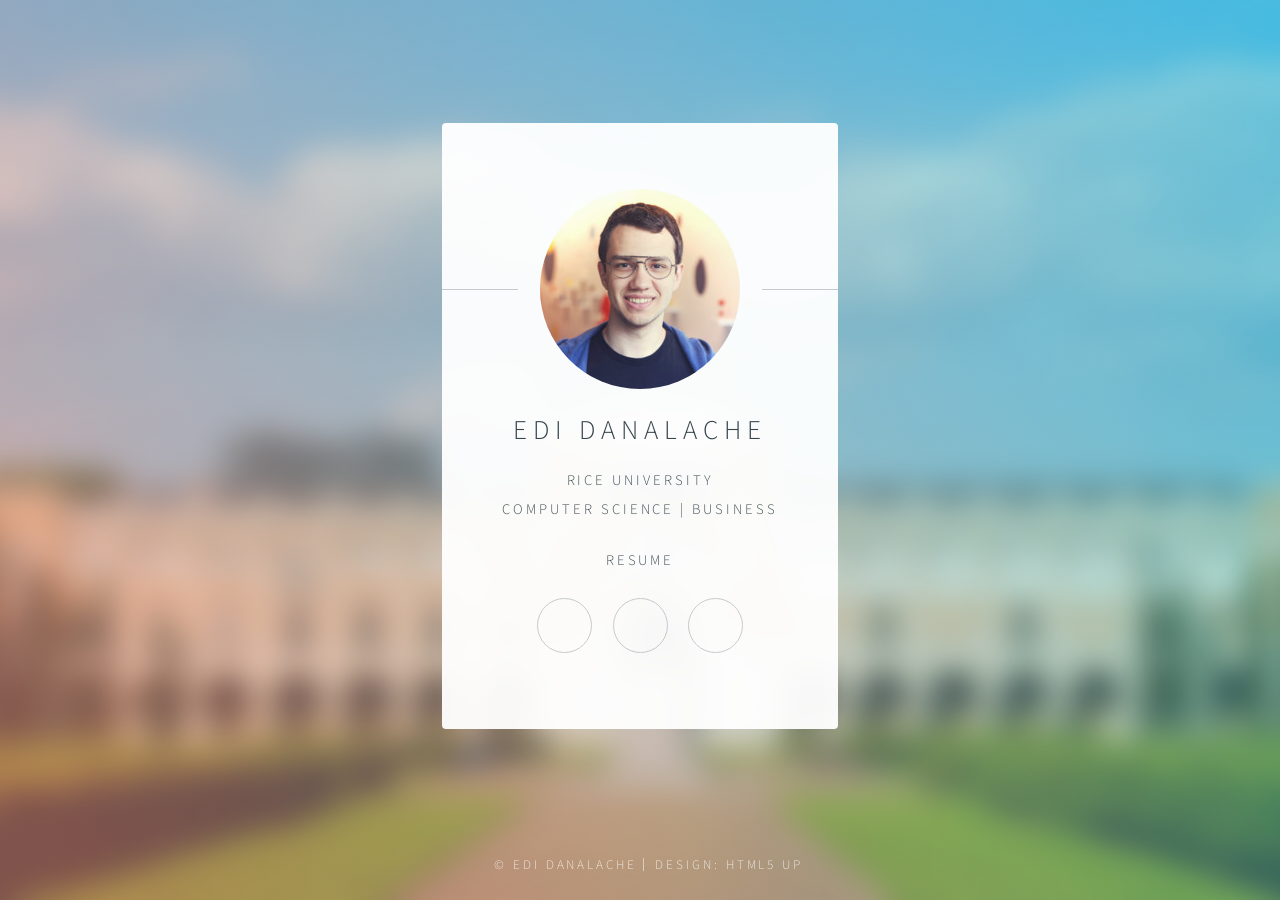
==== index.html @ 61675780 "fix: update resume link to correct filename Co-authored-by: Genie <genie@cosine.sh>" ====
﻿<!DOCTYPE HTML>
<!--
	Identity by HTML5 UP
	html5up.net | @ajlkn
	Free for personal and commercial use under the CCA 3.0 license (html5up.net/license)
-->
<html>
	<head>
		<title>Edi Danalache</title>
		<meta charset="utf-8" />
		<meta name="viewport" content="width=device-width, initial-scale=1" />
		<!--[if lte IE 8]><script src="assets/js/html5shiv.js"></script><![endif]-->
		<link rel="stylesheet" href="assets/css/main.css" />
		<!--[if lte IE 9]><link rel="stylesheet" href="assets/css/ie9.css" /><![endif]-->
		<!--[if lte IE 8]><link rel="stylesheet" href="assets/css/ie8.css" /><![endif]-->
		<noscript><link rel="stylesheet" href="assets/css/noscript.css" /></noscript>
	</head>
	<body class="is-loading">

		<!-- Wrapper -->
			<div id="wrapper">

				<!-- Main -->
					<section id="main">
						<header>
							<span class="avatar"><img src="images/avatar.jpg" alt="" /></span>
							<h1>Edi Danalache</h1>
                            <a href="http://www.rice.edu/" target="_blank">Rice University</a>
							<p>Computer Science | Business</p>
                            <p><a href="https://github.com/edmonto/resume/blob/master/Eduard_Danalache_Resume.pdf?raw=true" target="_blank">Resume</a></p>
						</header>
						<footer>
							<ul class="icons">
								<li><a href="mailto:eduard.g.dan@gmail.com" class="fa-envelope" target="_blank">Email</a></li>
								<li><a href="https://github.com/edmonto" class="fa-github" target="_blank">Github</a></li>
								<li><a href="https://www.linkedin.com/in/edanalache/" class="fa-linkedin" target="_blank">LinkedIn</a></li>
							</ul>
						</footer>
					</section>

				<!-- Footer -->
					<footer id="footer">
						<ul class="copyright">
							<li>&copy; Edi Danalache</li><li>Design: <a href="http://html5up.net">HTML5 UP</a></li>
						</ul>
					</footer>

			</div>

		<!-- Scripts -->
			<!--[if lte IE 8]><script src="assets/js/respond.min.js"></script><![endif]-->
			<script>
				if ('addEventListener' in window) {
					window.addEventListener('load', function() { document.body.className = document.body.className.replace(/\bis-loading\b/, ''); });
					document.body.className += (navigator.userAgent.match(/(MSIE|rv:11\.0)/) ? ' is-ie' : '');
				}
			</script>

	</body>
</html>
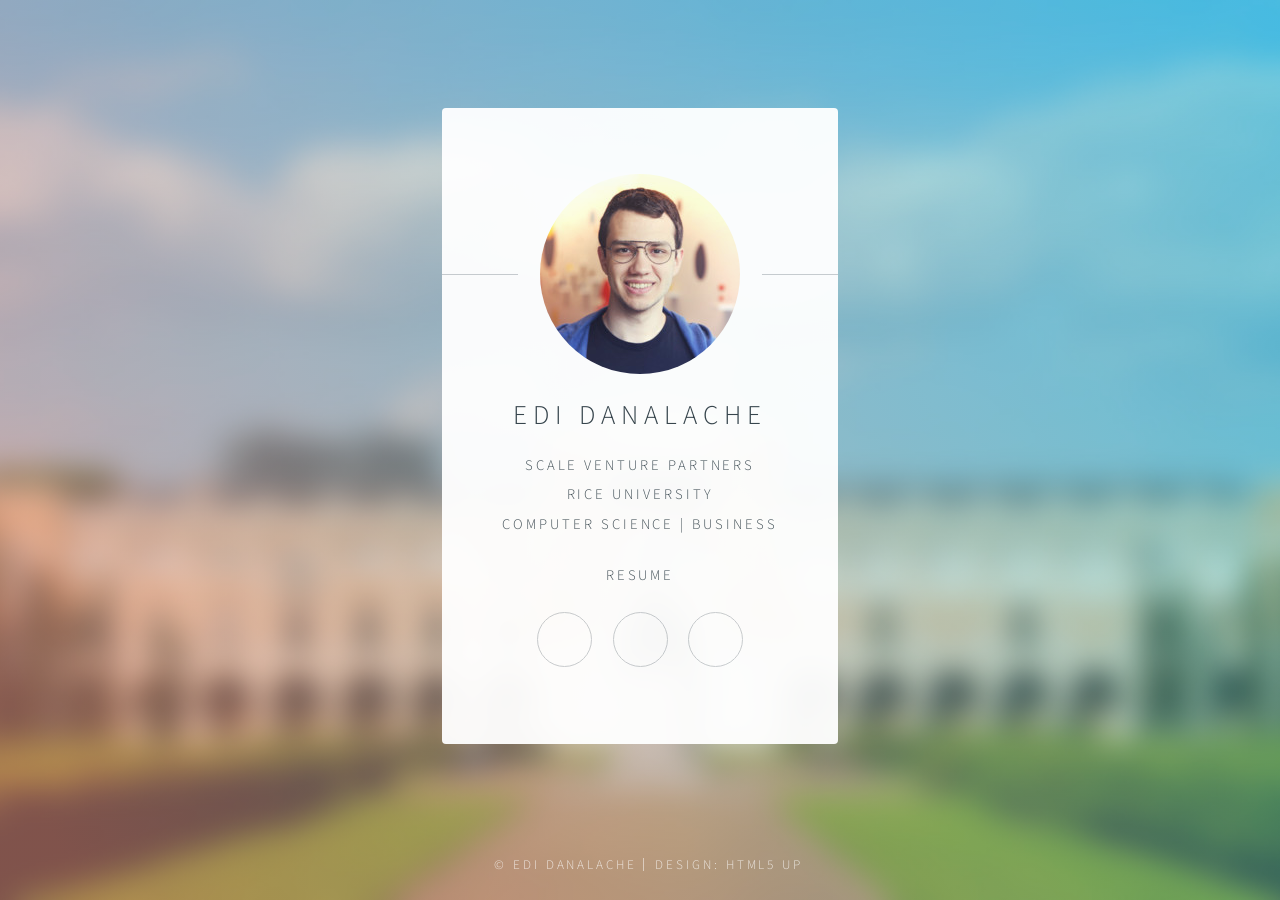
==== commit 85d31468: "feat: add link to Scale Venture Partners in index.html Co-authored-by: Genie <genie@cosine.sh>" ====
--- a/index.html
+++ b/index.html
@@ -25,6 +25,7 @@
 						<header>
 							<span class="avatar"><img src="images/avatar.jpg" alt="" /></span>
 							<h1>Edi Danalache</h1>
+                            <a href="https://www.scalevp.com/team/eduard-danalache/" target="_blank">Scale Venture Partners</a><br>
                             <a href="http://www.rice.edu/" target="_blank">Rice University</a>
 							<p>Computer Science | Business</p>
                             <p><a href="https://github.com/edmonto/resume/blob/master/Eduard_Danalache_Resume.pdf?raw=true" target="_blank">Resume</a></p>
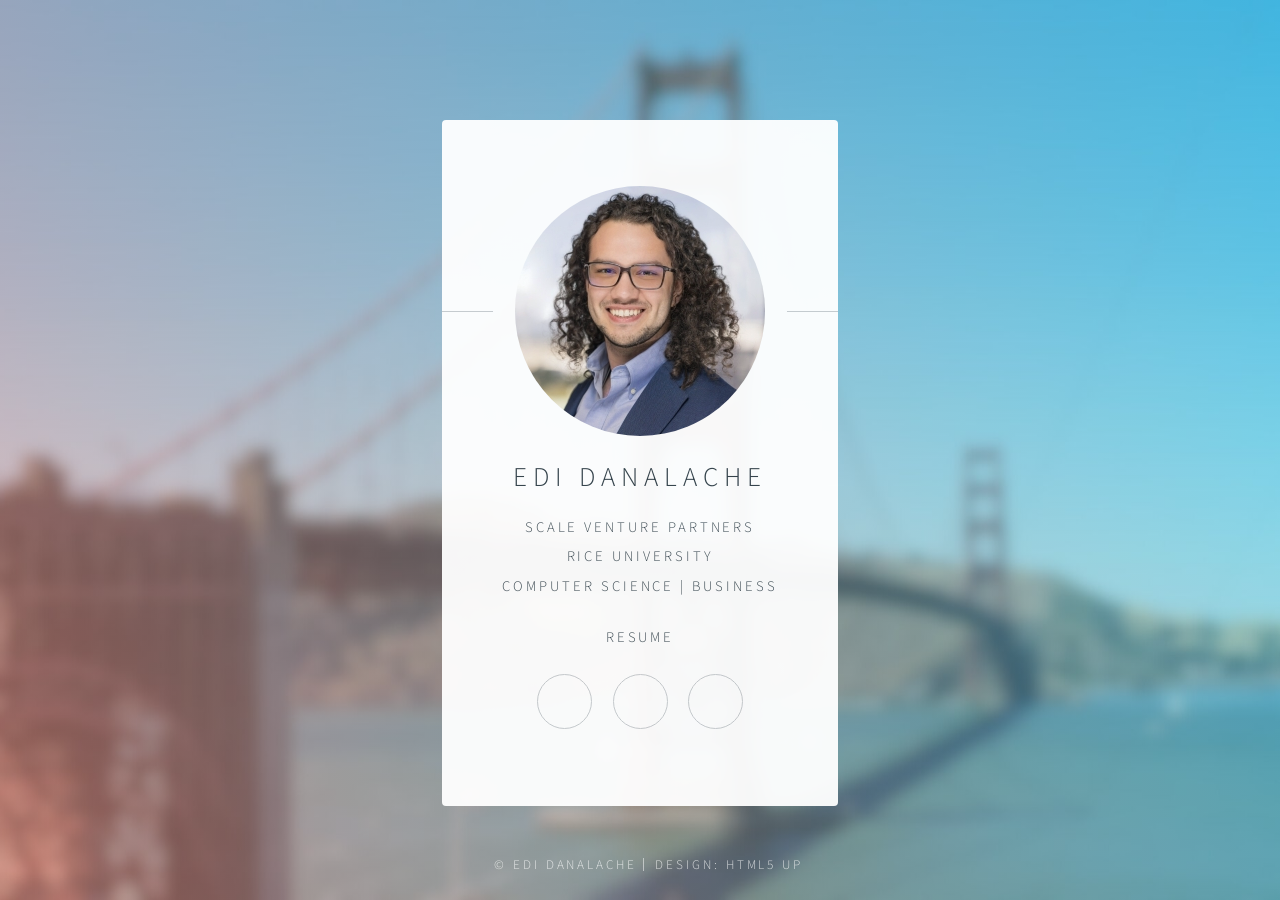
==== commit 47dca7e2: "feat: add bee image and script to index.html Co-authored-by: Genie <genie@cosine.sh>" ====
--- a/index.html
+++ b/index.html
@@ -19,6 +19,11 @@
 
 		<!-- Wrapper -->
 			<div id="wrapper">
+
+				<!-- Bee -->
+					<div id="bee">
+						<img src="images/bee.png" alt="Bee" />
+					</div>
 
 				<!-- Main -->
 					<section id="main">
@@ -57,5 +62,7 @@
 				}
 			</script>
 
+			<script src="assets/js/bee.js"></script>
+
 	</body>
 </html>
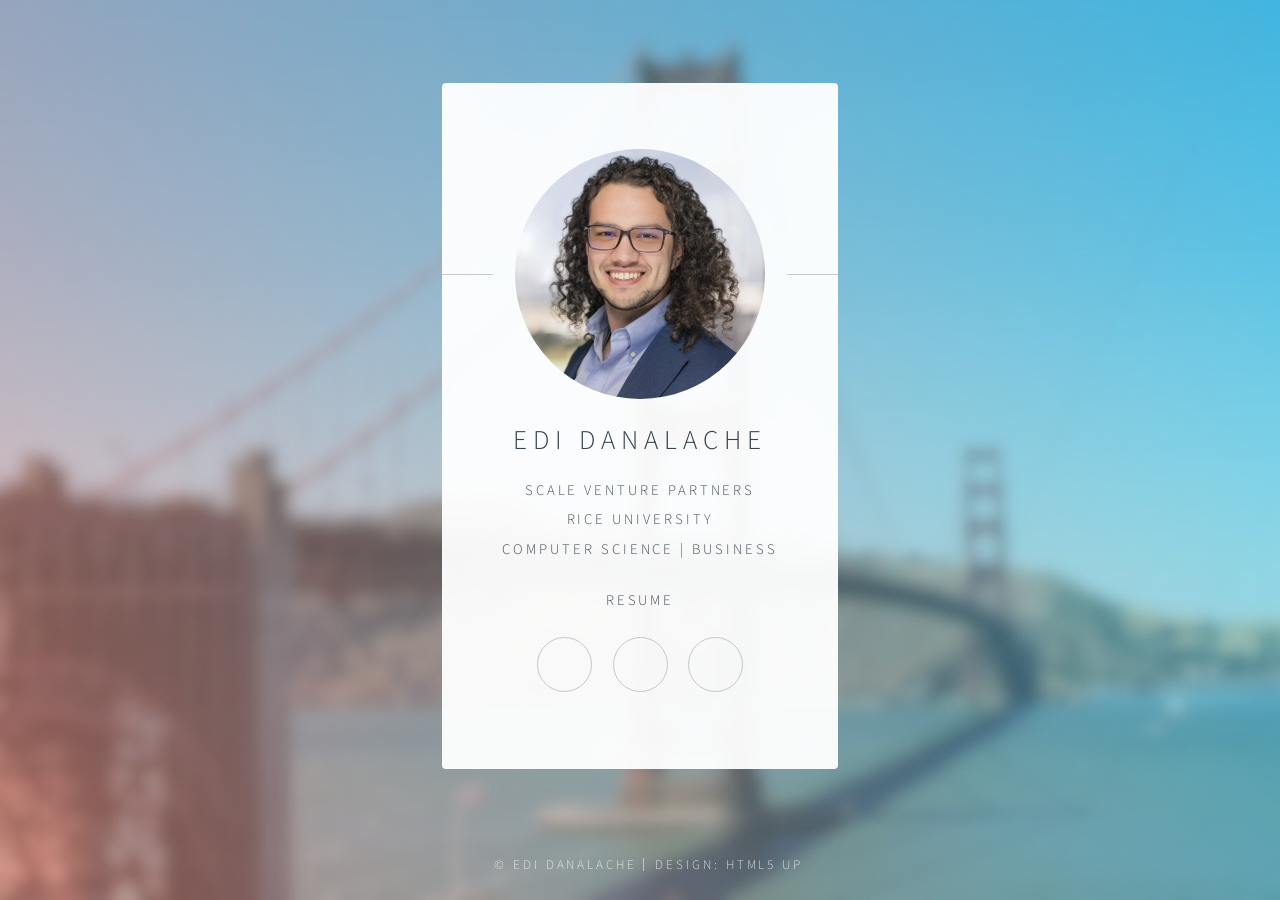
==== commit 90c66d11: "feat: add favicon to index.html Co-authored-by: Genie <genie@cosine.sh>" ====
--- a/index.html
+++ b/index.html
@@ -14,16 +14,12 @@
 		<!--[if lte IE 9]><link rel="stylesheet" href="assets/css/ie9.css" /><![endif]-->
 		<!--[if lte IE 8]><link rel="stylesheet" href="assets/css/ie8.css" /><![endif]-->
 		<noscript><link rel="stylesheet" href="assets/css/noscript.css" /></noscript>
+        <link rel="icon" type="image/png" href="images/bee.png" />
 	</head>
 	<body class="is-loading">
 
 		<!-- Wrapper -->
 			<div id="wrapper">
-
-				<!-- Bee -->
-					<div id="bee">
-						<img src="images/bee.png" alt="Bee" />
-					</div>
 
 				<!-- Main -->
 					<section id="main">
@@ -62,7 +58,5 @@
 				}
 			</script>
 
-			<script src="assets/js/bee.js"></script>
-
 	</body>
 </html>
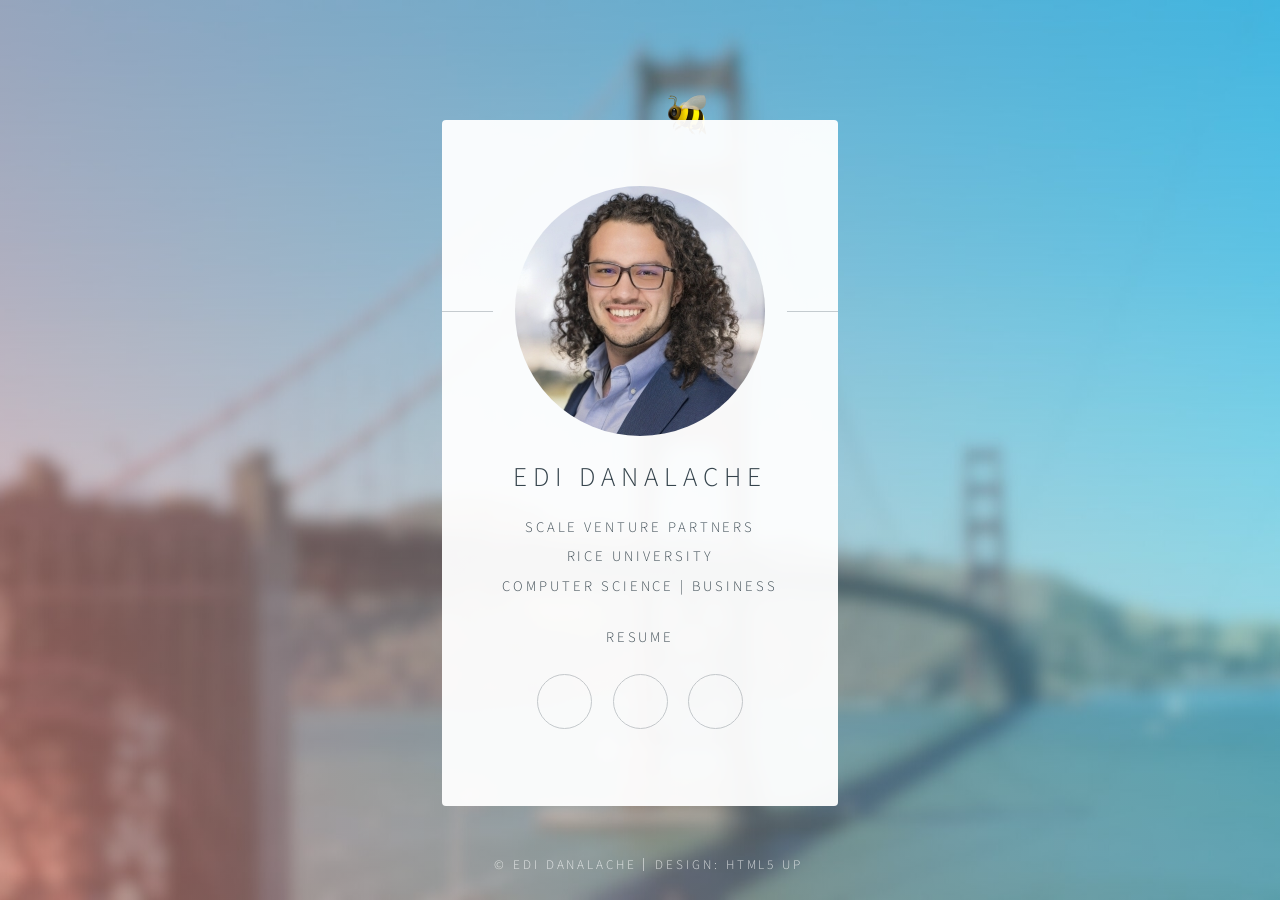
==== commit 26bb8144: "Merge pull request #4 from edi-gg/cosine/float-bee-image-x3x547 Implement Random Floating Animation " ====
--- a/index.html
+++ b/index.html
@@ -14,12 +14,16 @@
 		<!--[if lte IE 9]><link rel="stylesheet" href="assets/css/ie9.css" /><![endif]-->
 		<!--[if lte IE 8]><link rel="stylesheet" href="assets/css/ie8.css" /><![endif]-->
 		<noscript><link rel="stylesheet" href="assets/css/noscript.css" /></noscript>
-        <link rel="icon" type="image/png" href="images/bee.png" />
 	</head>
 	<body class="is-loading">
 
 		<!-- Wrapper -->
 			<div id="wrapper">
+
+				<!-- Bee -->
+					<div id="bee">
+						<img src="images/bee.png" alt="Bee" />
+					</div>
 
 				<!-- Main -->
 					<section id="main">
@@ -58,5 +62,7 @@
 				}
 			</script>
 
+			<script src="assets/js/bee.js"></script>
+
 	</body>
 </html>
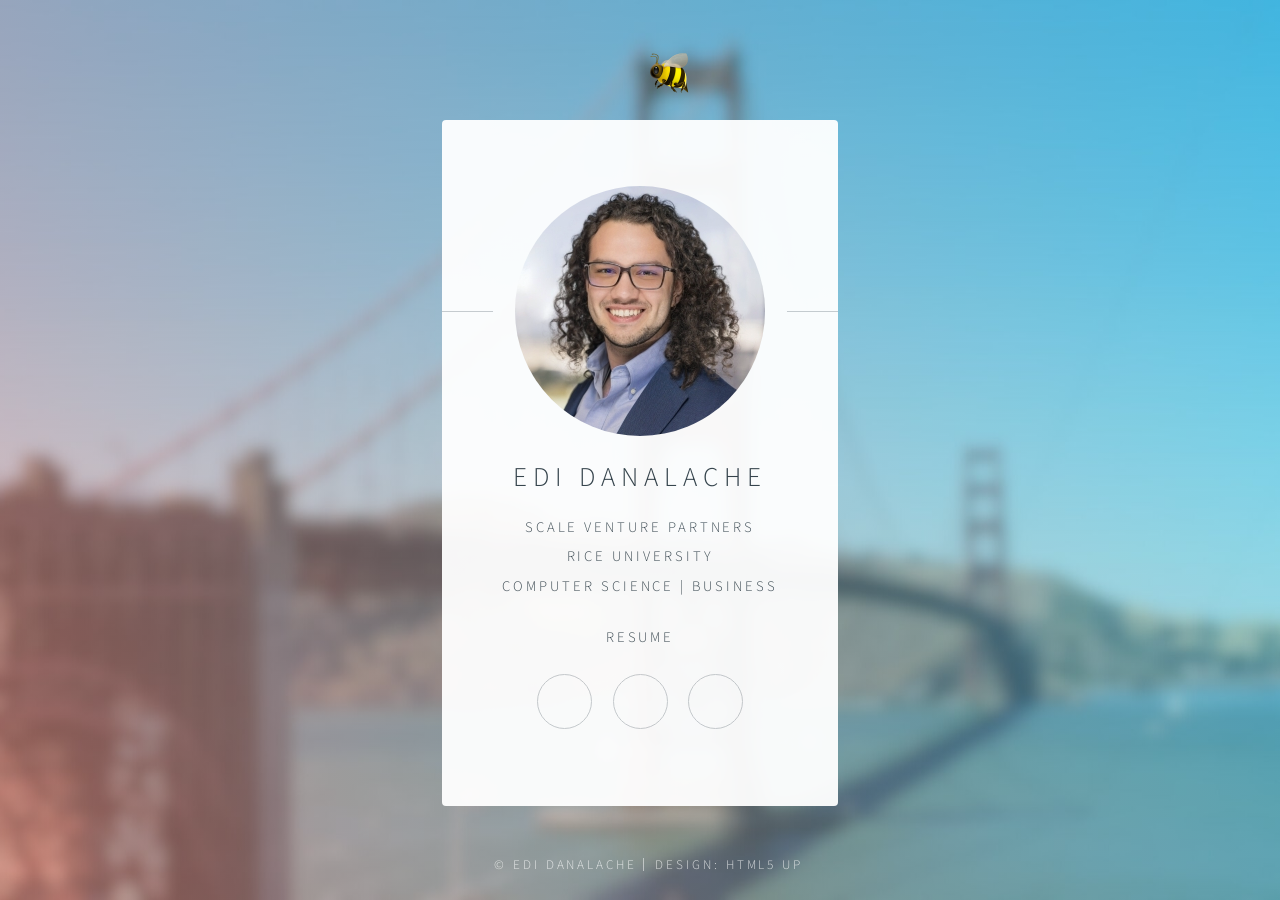
==== commit 600315de: "Merge pull request #5 from edi-gg/cosine/update-favicon-bee-8fr3ig Update Favicon to Bee PNG in Chro" ====
--- a/index.html
+++ b/index.html
@@ -14,6 +14,7 @@
 		<!--[if lte IE 9]><link rel="stylesheet" href="assets/css/ie9.css" /><![endif]-->
 		<!--[if lte IE 8]><link rel="stylesheet" href="assets/css/ie8.css" /><![endif]-->
 		<noscript><link rel="stylesheet" href="assets/css/noscript.css" /></noscript>
+        <link rel="icon" type="image/png" href="images/bee.png" />
 	</head>
 	<body class="is-loading">
 
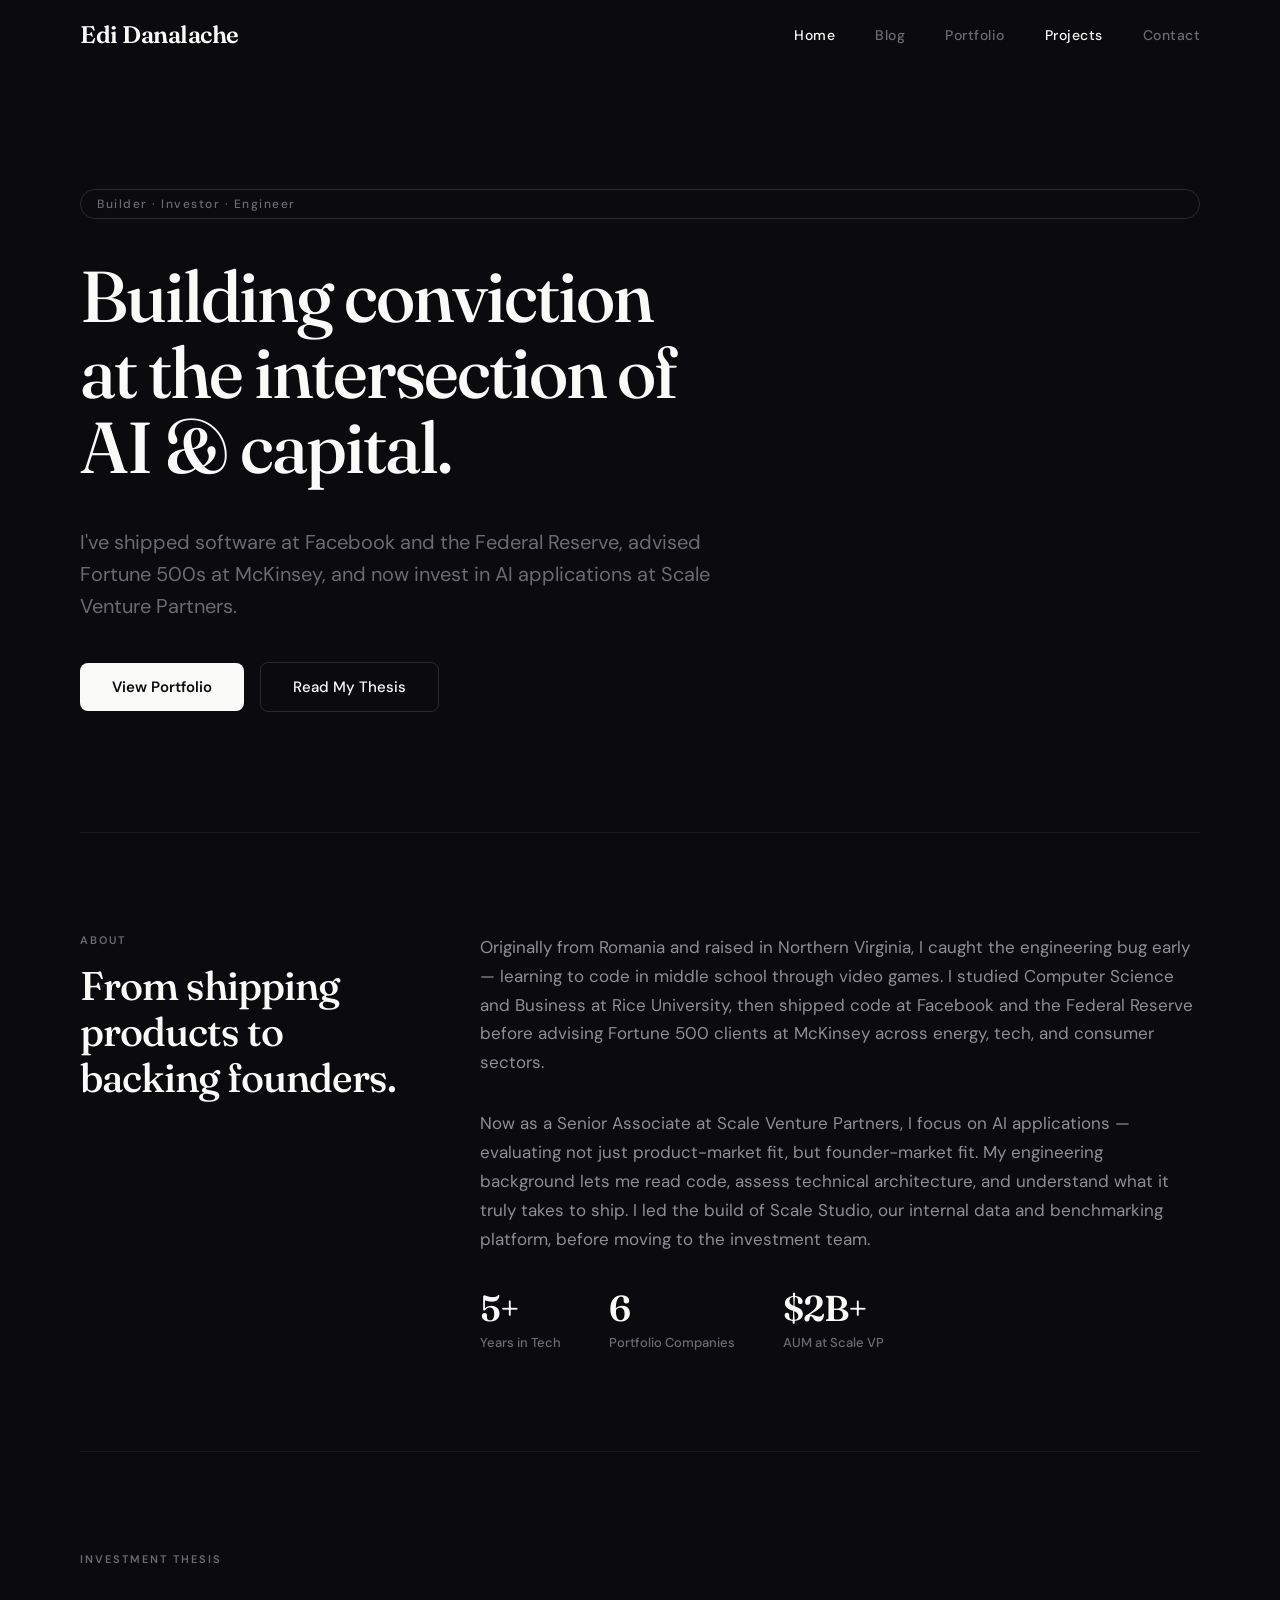
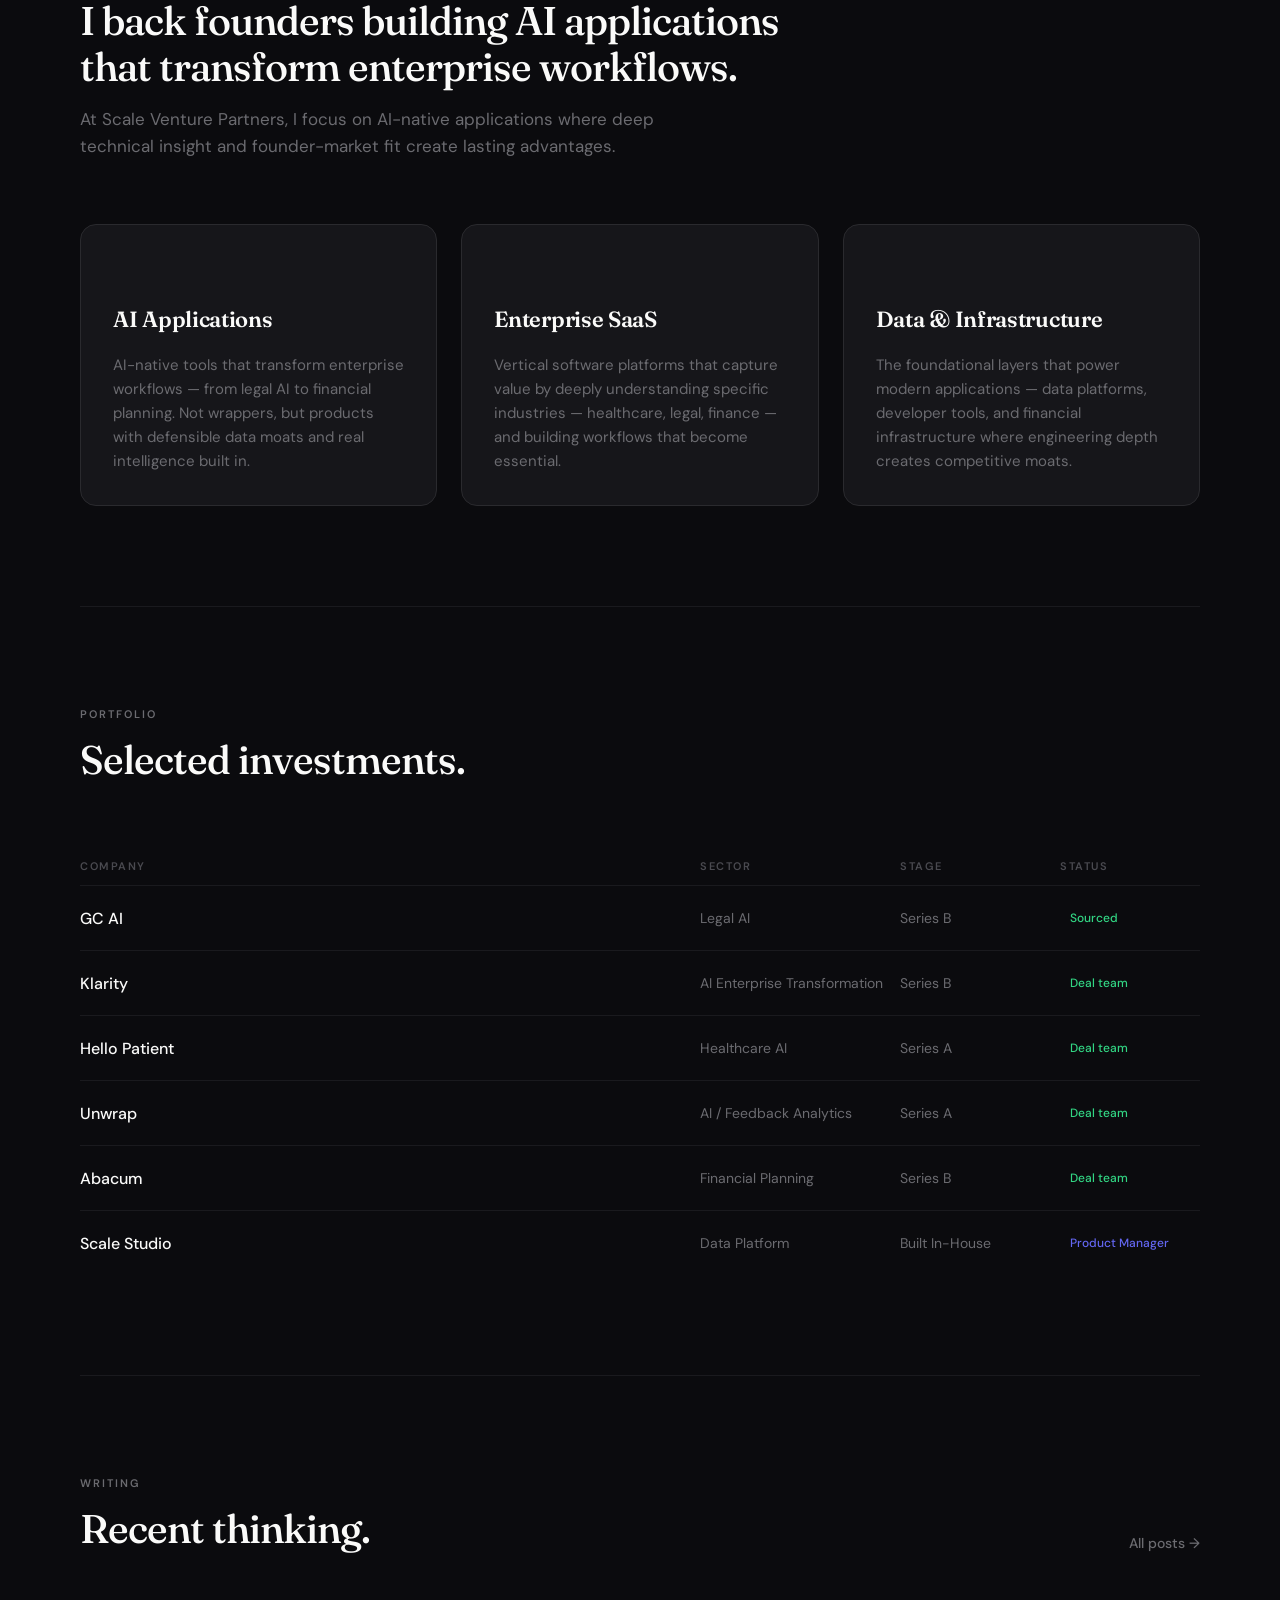
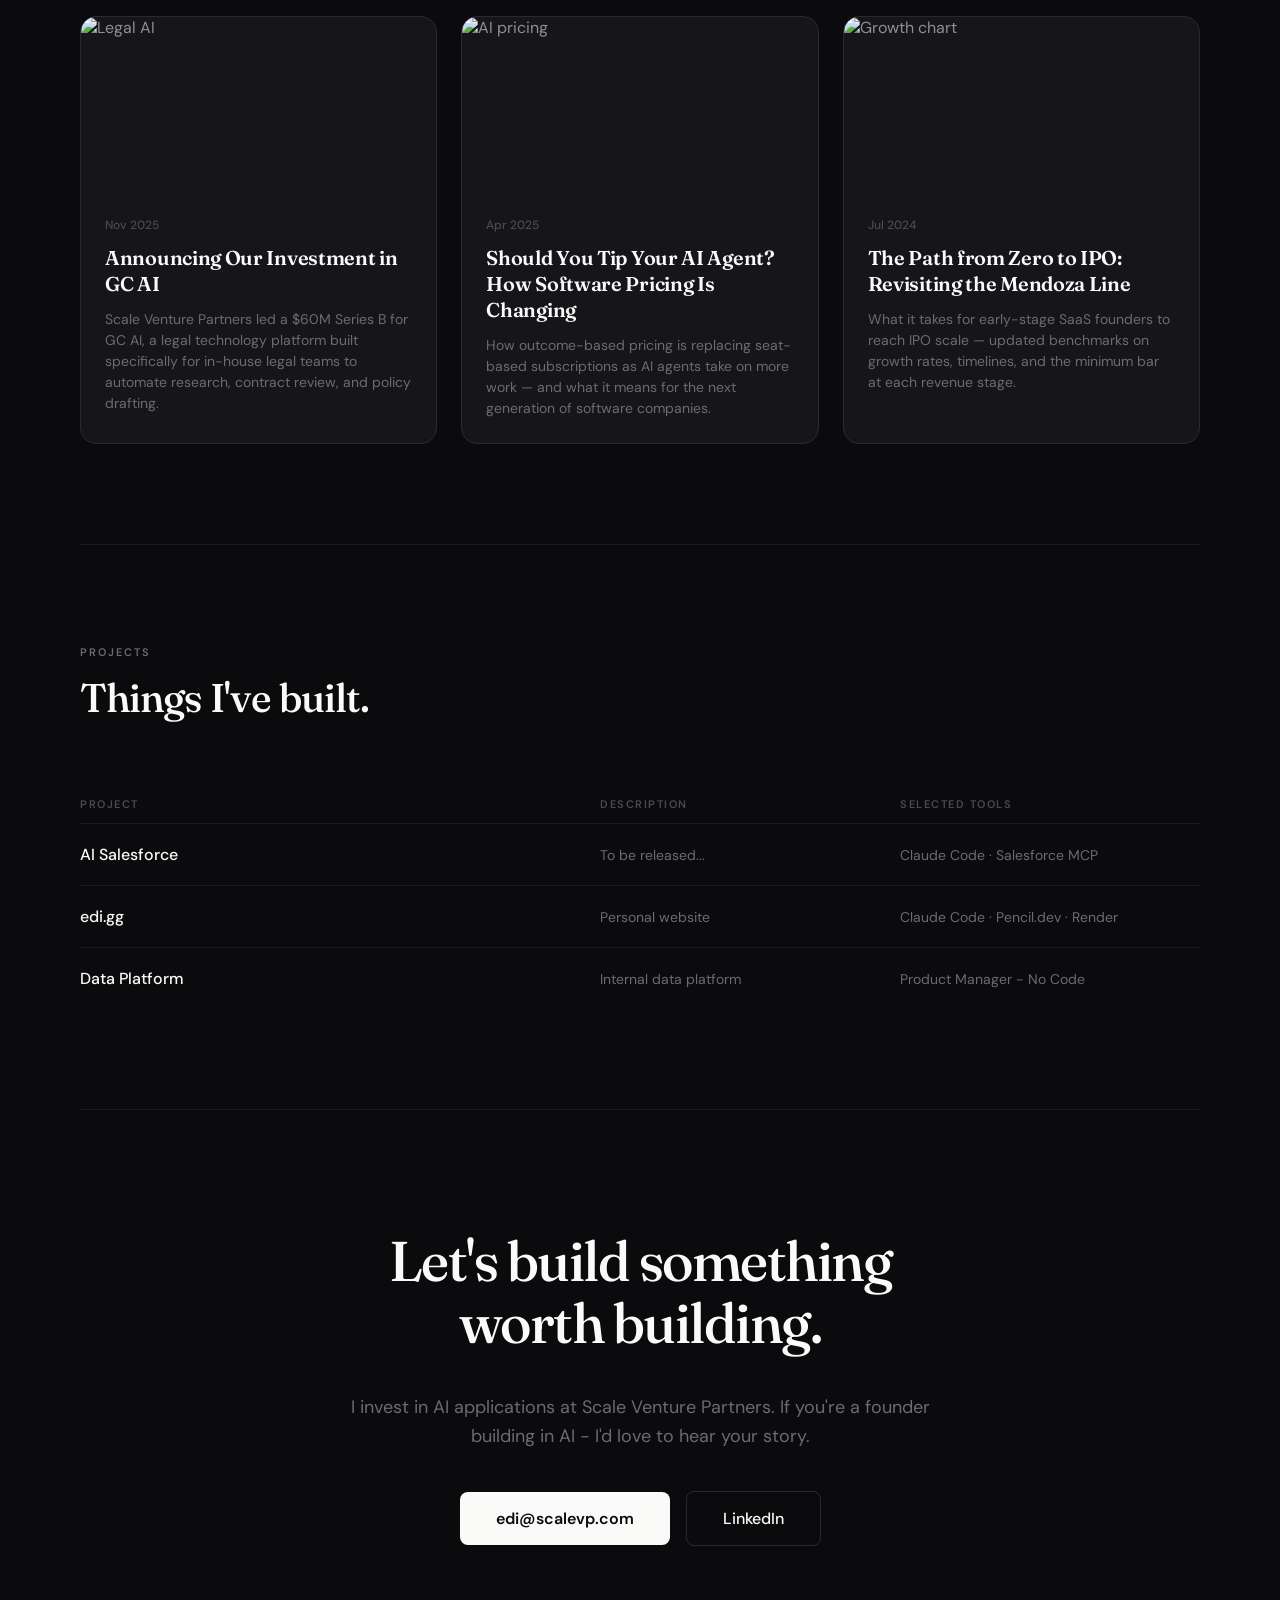
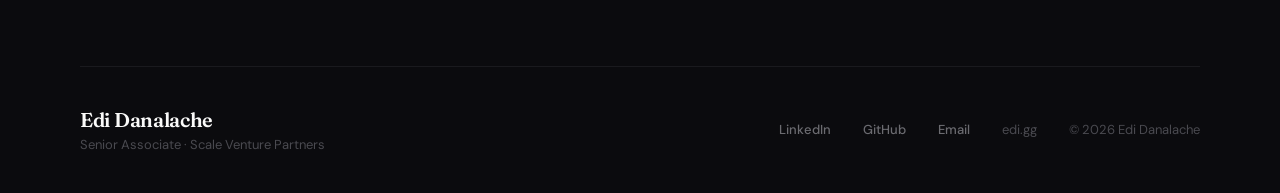
==== commit b76b0856: "feat: complete site redesign matching updated .pen design - New dark-themed personal site with homep" ====
--- a/index.html
+++ b/index.html
@@ -1,69 +1,259 @@
-﻿<!DOCTYPE HTML>
-<!--
-	Identity by HTML5 UP
-	html5up.net | @ajlkn
-	Free for personal and commercial use under the CCA 3.0 license (html5up.net/license)
--->
-<html>
-	<head>
-		<title>Edi Danalache</title>
-		<meta charset="utf-8" />
-		<meta name="viewport" content="width=device-width, initial-scale=1" />
-		<!--[if lte IE 8]><script src="assets/js/html5shiv.js"></script><![endif]-->
-		<link rel="stylesheet" href="assets/css/main.css" />
-		<!--[if lte IE 9]><link rel="stylesheet" href="assets/css/ie9.css" /><![endif]-->
-		<!--[if lte IE 8]><link rel="stylesheet" href="assets/css/ie8.css" /><![endif]-->
-		<noscript><link rel="stylesheet" href="assets/css/noscript.css" /></noscript>
-        <link rel="icon" type="image/png" href="images/bee.png" />
-	</head>
-	<body class="is-loading">
-
-		<!-- Wrapper -->
-			<div id="wrapper">
-
-				<!-- Bee -->
-					<div id="bee">
-						<img src="images/bee.png" alt="Bee" />
-					</div>
-
-				<!-- Main -->
-					<section id="main">
-						<header>
-							<span class="avatar"><img src="images/avatar.jpg" alt="" /></span>
-							<h1>Edi Danalache</h1>
-                            <a href="https://www.scalevp.com/team/eduard-danalache/" target="_blank">Scale Venture Partners</a><br>
-                            <a href="http://www.rice.edu/" target="_blank">Rice University</a>
-							<p>Computer Science | Business</p>
-                            <p><a href="https://github.com/edmonto/resume/blob/master/Eduard_Danalache_Resume.pdf?raw=true" target="_blank">Resume</a></p>
-						</header>
-						<footer>
-							<ul class="icons">
-								<li><a href="mailto:eduard.g.dan@gmail.com" class="fa-envelope" target="_blank">Email</a></li>
-								<li><a href="https://github.com/edmonto" class="fa-github" target="_blank">Github</a></li>
-								<li><a href="https://www.linkedin.com/in/edanalache/" class="fa-linkedin" target="_blank">LinkedIn</a></li>
-							</ul>
-						</footer>
-					</section>
-
-				<!-- Footer -->
-					<footer id="footer">
-						<ul class="copyright">
-							<li>&copy; Edi Danalache</li><li>Design: <a href="http://html5up.net">HTML5 UP</a></li>
-						</ul>
-					</footer>
-
-			</div>
-
-		<!-- Scripts -->
-			<!--[if lte IE 8]><script src="assets/js/respond.min.js"></script><![endif]-->
-			<script>
-				if ('addEventListener' in window) {
-					window.addEventListener('load', function() { document.body.className = document.body.className.replace(/\bis-loading\b/, ''); });
-					document.body.className += (navigator.userAgent.match(/(MSIE|rv:11\.0)/) ? ' is-ie' : '');
-				}
-			</script>
-
-			<script src="assets/js/bee.js"></script>
-
-	</body>
+<!DOCTYPE html>
+<html lang="en">
+<head>
+  <meta charset="utf-8">
+  <meta name="viewport" content="width=device-width, initial-scale=1">
+  <title>Edi Danalache — Engineer, Investor, Builder</title>
+  <meta name="description" content="Senior Associate at Scale Venture Partners. Investing in AI applications at the intersection of code and capital.">
+  <link rel="icon" type="image/png" href="images/bee.png">
+  <link rel="stylesheet" href="assets/css/style.css">
+  <link rel="stylesheet" href="https://cdn.jsdelivr.net/npm/lucide-static@latest/font/lucide.min.css">
+</head>
+<body>
+  <div class="container">
+
+    <!-- Header -->
+    <header class="header">
+      <a href="/" class="header__logo">Edi Danalache</a>
+      <button class="hamburger" aria-label="Menu">
+        <span></span><span></span><span></span>
+      </button>
+      <nav class="nav">
+        <a href="/" class="nav--active">Home</a>
+        <a href="blog.html">Blog</a>
+        <a href="#portfolio">Portfolio</a>
+        <a href="#projects">Projects</a>
+        <a href="#contact">Contact</a>
+      </nav>
+    </header>
+
+    <!-- Hero -->
+    <div class="section section--hero" style="display:flex;flex-direction:column;gap:40px;">
+      <span class="badge">Builder · Investor · Engineer</span>
+      <h1 class="hero__headline">Building conviction<br>at the intersection of<br>AI &amp; capital.</h1>
+      <p class="hero__sub">I've shipped software at Facebook and the Federal Reserve, advised Fortune 500s at McKinsey, and now invest in AI applications at Scale Venture Partners.</p>
+      <div class="hero__ctas">
+        <a href="#portfolio" class="btn btn--primary">View Portfolio</a>
+        <a href="#thesis" class="btn btn--secondary">Read My Thesis</a>
+      </div>
+    </div>
+
+    <div class="divider"><hr></div>
+
+    <!-- About -->
+    <section id="about" class="section about">
+      <div class="about__left">
+        <p class="section-label">About</p>
+        <h2 class="section-headline">From shipping<br>products to<br>backing founders.</h2>
+      </div>
+      <div class="about__right">
+        <p class="about__text">Originally from Romania and raised in Northern Virginia, I caught the engineering bug early — learning to code in middle school through video games. I studied Computer Science and Business at Rice University, then shipped code at Facebook and the Federal Reserve before advising Fortune 500 clients at McKinsey across energy, tech, and consumer sectors.</p>
+        <p class="about__text">Now as a Senior Associate at Scale Venture Partners, I focus on AI applications — evaluating not just product-market fit, but founder-market fit. My engineering background lets me read code, assess technical architecture, and understand what it truly takes to ship. I led the build of Scale Studio, our internal data and benchmarking platform, before moving to the investment team.</p>
+        <div class="stats">
+          <div class="stat">
+            <div class="stat__number">5+</div>
+            <div class="stat__label">Years in Tech</div>
+          </div>
+          <div class="stat">
+            <div class="stat__number">6</div>
+            <div class="stat__label">Portfolio Companies</div>
+          </div>
+          <div class="stat">
+            <div class="stat__number">$2B+</div>
+            <div class="stat__label">AUM at Scale VP</div>
+          </div>
+        </div>
+      </div>
+    </section>
+
+    <div class="divider"><hr></div>
+
+    <!-- Thesis -->
+    <section id="thesis" class="section" style="display:flex;flex-direction:column;gap:0;">
+      <div class="thesis__header">
+        <p class="section-label">Investment Thesis</p>
+        <h2 class="section-headline">I back founders building AI applications<br>that transform enterprise workflows.</h2>
+        <p class="thesis__desc">At Scale Venture Partners, I focus on AI-native applications where deep technical insight and founder-market fit create lasting advantages.</p>
+      </div>
+      <div class="focus-cards">
+        <div class="focus-card">
+          <i class="lucide lucide-brain focus-card__icon" style="color:var(--accent-indigo);font-size:28px;"></i>
+          <h3 class="focus-card__title">AI Applications</h3>
+          <p class="focus-card__desc">AI-native tools that transform enterprise workflows — from legal AI to financial planning. Not wrappers, but products with defensible data moats and real intelligence built in.</p>
+        </div>
+        <div class="focus-card">
+          <i class="lucide lucide-building-2 focus-card__icon" style="color:var(--accent-green);font-size:28px;"></i>
+          <h3 class="focus-card__title">Enterprise SaaS</h3>
+          <p class="focus-card__desc">Vertical software platforms that capture value by deeply understanding specific industries — healthcare, legal, finance — and building workflows that become essential.</p>
+        </div>
+        <div class="focus-card">
+          <i class="lucide lucide-landmark focus-card__icon" style="color:var(--accent-red);font-size:28px;"></i>
+          <h3 class="focus-card__title">Data &amp; Infrastructure</h3>
+          <p class="focus-card__desc">The foundational layers that power modern applications — data platforms, developer tools, and financial infrastructure where engineering depth creates competitive moats.</p>
+        </div>
+      </div>
+    </section>
+
+    <div class="divider"><hr></div>
+
+    <!-- Portfolio -->
+    <section id="portfolio" class="section">
+      <div class="portfolio__header">
+        <div>
+          <p class="section-label">Portfolio</p>
+          <h2 class="section-headline">Selected investments.</h2>
+        </div>
+      </div>
+      <div class="portfolio-table">
+        <div class="portfolio-table__head">
+          <span class="port-col-company">Company</span>
+          <span class="port-col-sector">Sector</span>
+          <span class="port-col-stage">Stage</span>
+          <span class="port-col-status">Status</span>
+        </div>
+        <div class="portfolio-table__row">
+          <span class="port-col-company">GC AI</span>
+          <span class="port-col-sector">Legal AI</span>
+          <span class="port-col-stage">Series B</span>
+          <span class="port-col-status"><span class="status-badge status-badge--sourced">Sourced</span></span>
+        </div>
+        <div class="portfolio-table__row">
+          <span class="port-col-company">Klarity</span>
+          <span class="port-col-sector">AI Enterprise Transformation</span>
+          <span class="port-col-stage">Series B</span>
+          <span class="port-col-status"><span class="status-badge status-badge--deal">Deal team</span></span>
+        </div>
+        <div class="portfolio-table__row">
+          <span class="port-col-company">Hello Patient</span>
+          <span class="port-col-sector">Healthcare AI</span>
+          <span class="port-col-stage">Series A</span>
+          <span class="port-col-status"><span class="status-badge status-badge--deal">Deal team</span></span>
+        </div>
+        <div class="portfolio-table__row">
+          <span class="port-col-company">Unwrap</span>
+          <span class="port-col-sector">AI / Feedback Analytics</span>
+          <span class="port-col-stage">Series A</span>
+          <span class="port-col-status"><span class="status-badge status-badge--deal">Deal team</span></span>
+        </div>
+        <div class="portfolio-table__row">
+          <span class="port-col-company">Abacum</span>
+          <span class="port-col-sector">Financial Planning</span>
+          <span class="port-col-stage">Series B</span>
+          <span class="port-col-status"><span class="status-badge status-badge--deal">Deal team</span></span>
+        </div>
+        <div class="portfolio-table__row">
+          <span class="port-col-company">Scale Studio</span>
+          <span class="port-col-sector">Data Platform</span>
+          <span class="port-col-stage">Built In-House</span>
+          <span class="port-col-status"><span class="status-badge status-badge--internal">Product Manager</span></span>
+        </div>
+      </div>
+    </section>
+
+    <div class="divider"><hr></div>
+
+    <!-- Writing -->
+    <section id="writing" class="section">
+      <div class="writing__header">
+        <div>
+          <p class="section-label">Writing</p>
+          <h2 class="section-headline">Recent thinking.</h2>
+        </div>
+        <a href="blog.html" class="writing__link">All posts &rarr;</a>
+      </div>
+      <div class="article-grid">
+        <a href="https://www.scalevp.com/blog/announcing-our-investment-in-gc-ai" target="_blank" class="article-card">
+          <img class="article-card__image" src="https://images.unsplash.com/photo-1589829545856-d10d557cf95f?w=600&q=80" alt="Legal AI">
+          <div class="article-card__body">
+            <span class="article-card__date">Nov 2025</span>
+            <h3 class="article-card__title">Announcing Our Investment in GC AI</h3>
+            <p class="article-card__excerpt">Scale Venture Partners led a $60M Series B for GC AI, a legal technology platform built specifically for in-house legal teams to automate research, contract review, and policy drafting.</p>
+          </div>
+        </a>
+        <a href="https://www.scalevp.com/blog/should-you-tip-your-ai-agent-how-software-pricing-is-changing-in-a-world-of-ai-services" target="_blank" class="article-card">
+          <img class="article-card__image" src="https://images.unsplash.com/photo-1526304640581-d334cdbbf45e?w=600&q=80" alt="AI pricing">
+          <div class="article-card__body">
+            <span class="article-card__date">Apr 2025</span>
+            <h3 class="article-card__title">Should You Tip Your AI Agent? How Software Pricing Is Changing</h3>
+            <p class="article-card__excerpt">How outcome-based pricing is replacing seat-based subscriptions as AI agents take on more work — and what it means for the next generation of software companies.</p>
+          </div>
+        </a>
+        <a href="https://www.scalevp.com/blog/the-path-from-zero-to-ipo-revisiting-the-mendoza-line-in-2024" target="_blank" class="article-card">
+          <img class="article-card__image" src="https://images.unsplash.com/photo-1590283603385-17ffb3a7f29f?w=600&q=80" alt="Growth chart">
+          <div class="article-card__body">
+            <span class="article-card__date">Jul 2024</span>
+            <h3 class="article-card__title">The Path from Zero to IPO: Revisiting the Mendoza Line</h3>
+            <p class="article-card__excerpt">What it takes for early-stage SaaS founders to reach IPO scale — updated benchmarks on growth rates, timelines, and the minimum bar at each revenue stage.</p>
+          </div>
+        </a>
+      </div>
+    </section>
+
+    <div class="divider"><hr></div>
+
+    <!-- Projects -->
+    <section id="projects" class="section">
+      <div class="projects__header">
+        <div>
+          <p class="section-label">Projects</p>
+          <h2 class="section-headline">Things I've built.</h2>
+        </div>
+      </div>
+      <div class="portfolio-table">
+        <div class="portfolio-table__head">
+          <span class="proj-col-name">Project</span>
+          <span class="proj-col-desc">Description</span>
+          <span class="proj-col-tools">Selected Tools</span>
+        </div>
+        <div class="portfolio-table__row">
+          <span class="proj-col-name port-col-company">AI Salesforce</span>
+          <span class="proj-col-desc port-col-sector">To be released...</span>
+          <span class="proj-col-tools port-col-sector">Claude Code · Salesforce MCP</span>
+        </div>
+        <div class="portfolio-table__row">
+          <span class="proj-col-name port-col-company">edi.gg</span>
+          <span class="proj-col-desc port-col-sector">Personal website</span>
+          <span class="proj-col-tools port-col-sector">Claude Code · Pencil.dev · Render</span>
+        </div>
+        <div class="portfolio-table__row">
+          <span class="proj-col-name port-col-company">Data Platform</span>
+          <span class="proj-col-desc port-col-sector">Internal data platform</span>
+          <span class="proj-col-tools port-col-sector">Product Manager - No Code</span>
+        </div>
+      </div>
+    </section>
+
+    <div class="divider"><hr></div>
+
+    <!-- CTA -->
+    <section id="contact" class="cta-section">
+      <h2 class="cta__headline">Let's build something<br>worth building.</h2>
+      <p class="cta__desc">I invest in AI applications at Scale Venture Partners. If you're a founder building in AI - I'd love to hear your story.</p>
+      <div class="cta__buttons">
+        <a href="mailto:edi@scalevp.com" class="btn btn--primary btn--large">edi@scalevp.com</a>
+        <a href="https://www.linkedin.com/in/edanalache/" target="_blank" class="btn btn--secondary btn--large">LinkedIn</a>
+      </div>
+    </section>
+
+    <div class="divider"><hr></div>
+
+    <!-- Footer -->
+    <footer class="footer">
+      <div class="footer__left">
+        <div class="footer__name">Edi Danalache</div>
+        <div class="footer__role">Senior Associate · Scale Venture Partners</div>
+      </div>
+      <div class="footer__links">
+        <a href="https://www.linkedin.com/in/edanalache/" target="_blank">LinkedIn</a>
+        <a href="https://github.com/edmonto" target="_blank">GitHub</a>
+        <a href="mailto:edi@scalevp.com">Email</a>
+        <span class="footer__copy">edi.gg</span>
+        <span class="footer__copy">&copy; 2026 Edi Danalache</span>
+      </div>
+    </footer>
+
+  </div>
+
+  <script src="assets/js/main.js"></script>
+</body>
 </html>
--- a/assets/css/style.css
+++ b/assets/css/style.css
@@ -0,0 +1,575 @@
+@import url('https://fonts.googleapis.com/css2?family=Fraunces:wght@500;600&family=DM+Sans:wght@400;500;600&display=swap');
+
+/* ── Design Tokens ── */
+:root {
+  --bg-primary: #0B0B0E;
+  --bg-card: #16161A;
+  --border: #2A2A2E;
+  --border-subtle: #1A1A1E;
+  --text-primary: #FAFAF9;
+  --text-secondary: #6B6B70;
+  --text-body: #8E8E93;
+  --text-muted: #4A4A50;
+  --accent-indigo: #6366F1;
+  --accent-green: #32D583;
+  --accent-red: #E85A4F;
+  --font-display: 'Fraunces', serif;
+  --font-body: 'DM Sans', sans-serif;
+  --max-width: 1440px;
+  --padding-x: 80px;
+  --radius-card: 16px;
+  --radius-btn: 8px;
+  --radius-badge: 100px;
+}
+
+/* ── Reset ── */
+*, *::before, *::after { margin: 0; padding: 0; box-sizing: border-box; }
+html { scroll-behavior: smooth; }
+body {
+  font-family: var(--font-body);
+  background: var(--bg-primary);
+  color: var(--text-body);
+  -webkit-font-smoothing: antialiased;
+  -moz-osx-font-smoothing: grayscale;
+}
+a { color: inherit; text-decoration: none; }
+ul { list-style: none; }
+img { max-width: 100%; display: block; }
+
+/* ── Layout ── */
+.container {
+  max-width: var(--max-width);
+  margin: 0 auto;
+}
+.section { padding: 100px var(--padding-x); }
+.section--hero { padding: 120px var(--padding-x); }
+
+/* ── Divider ── */
+.divider {
+  padding: 0 var(--padding-x);
+}
+.divider hr {
+  border: none;
+  height: 1px;
+  background: var(--border-subtle);
+}
+
+/* ── Header ── */
+.header {
+  display: flex;
+  align-items: center;
+  justify-content: space-between;
+  padding: 20px var(--padding-x);
+  position: sticky;
+  top: 0;
+  z-index: 100;
+  background: var(--bg-primary);
+}
+.header__logo {
+  font-family: var(--font-display);
+  font-size: 24px;
+  font-weight: 600;
+  color: var(--text-primary);
+  letter-spacing: -0.5px;
+}
+.nav { display: flex; align-items: center; gap: 40px; }
+.nav a {
+  font-size: 14px;
+  font-weight: 500;
+  color: var(--text-secondary);
+  letter-spacing: 0.5px;
+  transition: color 0.2s;
+}
+.nav a:hover,
+.nav a.nav--active { color: var(--text-primary); }
+
+/* Hamburger */
+.hamburger {
+  display: none;
+  flex-direction: column;
+  gap: 5px;
+  background: none;
+  border: none;
+  cursor: pointer;
+  padding: 4px;
+  z-index: 101;
+}
+.hamburger span {
+  display: block;
+  width: 24px;
+  height: 2px;
+  background: var(--text-primary);
+  transition: transform 0.3s, opacity 0.3s;
+}
+.hamburger.active span:nth-child(1) { transform: translateY(7px) rotate(45deg); }
+.hamburger.active span:nth-child(2) { opacity: 0; }
+.hamburger.active span:nth-child(3) { transform: translateY(-7px) rotate(-45deg); }
+
+/* ── Badge ── */
+.badge {
+  display: inline-flex;
+  padding: 6px 16px;
+  border-radius: var(--radius-badge);
+  border: 1px solid var(--border);
+  font-size: 12px;
+  font-weight: 500;
+  color: var(--text-secondary);
+  letter-spacing: 1.5px;
+}
+
+/* ── Hero ── */
+.hero__headline {
+  font-family: var(--font-display);
+  font-size: 72px;
+  font-weight: 500;
+  color: var(--text-primary);
+  letter-spacing: -2px;
+  line-height: 1.05;
+}
+.hero__sub {
+  font-size: 20px;
+  color: var(--text-secondary);
+  line-height: 1.6;
+  max-width: 680px;
+}
+.hero__ctas { display: flex; gap: 16px; align-items: center; }
+
+/* ── Buttons ── */
+.btn {
+  display: inline-flex;
+  align-items: center;
+  padding: 14px 32px;
+  border-radius: var(--radius-btn);
+  font-family: var(--font-body);
+  font-size: 15px;
+  font-weight: 600;
+  cursor: pointer;
+  border: none;
+  transition: opacity 0.2s;
+}
+.btn:hover { opacity: 0.9; }
+.btn--primary {
+  background: var(--text-primary);
+  color: var(--bg-primary);
+}
+.btn--secondary {
+  background: transparent;
+  color: var(--text-primary);
+  border: 1px solid var(--border);
+  font-weight: 500;
+}
+.btn--large { padding: 16px 36px; font-size: 16px; }
+
+/* ── About ── */
+.about { display: flex; gap: 80px; }
+.about__left { width: 320px; flex-shrink: 0; }
+.about__right { flex: 1; display: flex; flex-direction: column; gap: 32px; }
+.section-label {
+  font-size: 11px;
+  font-weight: 600;
+  color: var(--text-secondary);
+  letter-spacing: 2px;
+  text-transform: uppercase;
+}
+.section-headline {
+  font-family: var(--font-display);
+  font-size: 40px;
+  font-weight: 500;
+  color: var(--text-primary);
+  letter-spacing: -1px;
+  line-height: 1.15;
+  margin-top: 16px;
+}
+.about__text {
+  font-size: 17px;
+  line-height: 1.7;
+  color: var(--text-body);
+}
+.stats { display: flex; gap: 48px; }
+.stat__number {
+  font-family: var(--font-display);
+  font-size: 36px;
+  font-weight: 600;
+  color: var(--text-primary);
+  letter-spacing: -1px;
+}
+.stat__label {
+  font-size: 13px;
+  font-weight: 500;
+  color: var(--text-secondary);
+  margin-top: 4px;
+}
+
+/* ── Thesis / Focus Cards ── */
+.thesis__header { display: flex; flex-direction: column; gap: 16px; }
+.thesis__desc {
+  font-size: 17px;
+  color: var(--text-secondary);
+  line-height: 1.6;
+  max-width: 640px;
+}
+.focus-cards { display: flex; gap: 24px; margin-top: 64px; }
+.focus-card {
+  flex: 1;
+  background: var(--bg-card);
+  border: 1px solid var(--border);
+  border-radius: var(--radius-card);
+  padding: 32px;
+  display: flex;
+  flex-direction: column;
+  gap: 20px;
+}
+.focus-card__icon {
+  width: 28px;
+  height: 28px;
+}
+.focus-card__title {
+  font-family: var(--font-display);
+  font-size: 22px;
+  font-weight: 600;
+  color: var(--text-primary);
+  letter-spacing: -0.3px;
+}
+.focus-card__desc {
+  font-size: 15px;
+  color: var(--text-secondary);
+  line-height: 1.6;
+}
+
+/* ── Portfolio ── */
+.portfolio__header {
+  display: flex;
+  justify-content: space-between;
+  align-items: flex-end;
+  margin-bottom: 64px;
+}
+.portfolio__link {
+  font-size: 14px;
+  font-weight: 500;
+  color: var(--text-secondary);
+  transition: color 0.2s;
+}
+.portfolio__link:hover { color: var(--text-primary); }
+
+.portfolio-table { width: 100%; }
+.portfolio-table__head {
+  display: flex;
+  padding: 12px 0;
+}
+.portfolio-table__head span {
+  font-size: 11px;
+  font-weight: 600;
+  color: var(--text-muted);
+  letter-spacing: 1.5px;
+  text-transform: uppercase;
+}
+.portfolio-table__row {
+  display: flex;
+  align-items: center;
+  padding: 20px 0;
+  border-top: 1px solid var(--border-subtle);
+}
+.portfolio-table__row:first-child {
+  border-top: 1px solid var(--border);
+}
+.port-col-company { flex: 1; font-size: 16px; font-weight: 500; color: var(--text-primary); }
+.port-col-sector { width: 200px; font-size: 14px; color: var(--text-secondary); }
+.port-col-stage { width: 160px; font-size: 14px; color: var(--text-secondary); }
+.port-col-status { width: 140px; }
+.status-badge {
+  display: inline-block;
+  padding: 4px 10px;
+  border-radius: var(--radius-badge);
+  font-size: 12px;
+  font-weight: 500;
+}
+.status-badge--active { color: var(--accent-green); }
+.status-badge--sourced { color: var(--accent-green); }
+.status-badge--deal { color: var(--accent-green); }
+.status-badge--internal { color: var(--accent-indigo); }
+
+/* ── Projects ── */
+.projects__header {
+  display: flex;
+  justify-content: space-between;
+  align-items: flex-end;
+  margin-bottom: 64px;
+}
+.proj-col-name { flex: 1; font-size: 16px; font-weight: 500; color: var(--text-primary); }
+.proj-col-desc { width: 300px; font-size: 14px; color: var(--text-secondary); }
+.proj-col-tools { width: 300px; font-size: 14px; color: var(--text-secondary); }
+
+/* ── Writing / Article Cards ── */
+.writing__header {
+  display: flex;
+  justify-content: space-between;
+  align-items: flex-end;
+  margin-bottom: 64px;
+}
+.writing__link {
+  font-size: 14px;
+  font-weight: 500;
+  color: var(--text-secondary);
+  transition: color 0.2s;
+}
+.writing__link:hover { color: var(--text-primary); }
+
+.article-grid { display: flex; gap: 24px; }
+.article-card {
+  flex: 1;
+  background: var(--bg-card);
+  border: 1px solid var(--border);
+  border-radius: var(--radius-card);
+  overflow: hidden;
+  display: flex;
+  flex-direction: column;
+  transition: border-color 0.2s;
+}
+.article-card:hover { border-color: var(--text-muted); }
+.article-card__image {
+  width: 100%;
+  height: 180px;
+  object-fit: cover;
+}
+.article-card__body {
+  padding: 0 24px 24px;
+  display: flex;
+  flex-direction: column;
+  gap: 12px;
+  margin-top: 20px;
+}
+.article-card__date {
+  font-size: 12px;
+  font-weight: 500;
+  color: var(--text-muted);
+}
+.article-card__title {
+  font-family: var(--font-display);
+  font-size: 20px;
+  font-weight: 600;
+  color: var(--text-primary);
+  letter-spacing: -0.3px;
+  line-height: 1.3;
+}
+.article-card__excerpt {
+  font-size: 14px;
+  color: var(--text-secondary);
+  line-height: 1.5;
+}
+
+/* ── CTA Section ── */
+.cta-section {
+  display: flex;
+  flex-direction: column;
+  align-items: center;
+  justify-content: center;
+  text-align: center;
+  gap: 40px;
+  padding: 120px var(--padding-x);
+}
+.cta__headline {
+  font-family: var(--font-display);
+  font-size: 56px;
+  font-weight: 500;
+  color: var(--text-primary);
+  letter-spacing: -1.5px;
+  line-height: 1.1;
+}
+.cta__desc {
+  font-size: 18px;
+  color: var(--text-secondary);
+  line-height: 1.6;
+  max-width: 600px;
+}
+.cta__buttons { display: flex; gap: 16px; align-items: center; }
+
+/* ── Footer ── */
+.footer {
+  display: flex;
+  align-items: center;
+  justify-content: space-between;
+  padding: 40px var(--padding-x);
+}
+.footer__name {
+  font-family: var(--font-display);
+  font-size: 20px;
+  font-weight: 600;
+  color: var(--text-primary);
+  letter-spacing: -0.3px;
+}
+.footer__role {
+  font-size: 13px;
+  color: var(--text-muted);
+  margin-top: 4px;
+}
+.footer__links {
+  display: flex;
+  align-items: center;
+  gap: 32px;
+}
+.footer__links a {
+  font-size: 13px;
+  font-weight: 500;
+  color: var(--text-secondary);
+  transition: color 0.2s;
+}
+.footer__links a:hover { color: var(--text-primary); }
+.footer__copy {
+  font-size: 13px;
+  color: var(--text-muted);
+}
+
+/* ── Blog Page ── */
+.blog-hero { padding: 100px var(--padding-x); display: flex; flex-direction: column; gap: 24px; }
+.blog-hero__headline {
+  font-family: var(--font-display);
+  font-size: 56px;
+  font-weight: 500;
+  color: var(--text-primary);
+  letter-spacing: -1.5px;
+  line-height: 1.1;
+  max-width: 900px;
+}
+.blog-hero__desc {
+  font-size: 18px;
+  color: var(--text-secondary);
+  line-height: 1.6;
+}
+
+/* Featured Card */
+.featured-section { padding: 60px var(--padding-x); }
+.featured-card {
+  display: flex;
+  background: var(--bg-card);
+  border: 1px solid var(--border);
+  border-radius: var(--radius-card);
+  overflow: hidden;
+  transition: border-color 0.2s;
+}
+.featured-card:hover { border-color: var(--text-muted); }
+.featured-card__image {
+  width: 600px;
+  min-height: 400px;
+  object-fit: cover;
+  flex-shrink: 0;
+}
+.featured-card__body {
+  padding: 40px;
+  display: flex;
+  flex-direction: column;
+  justify-content: center;
+  gap: 16px;
+}
+.featured-card__date {
+  font-size: 12px;
+  font-weight: 500;
+  color: var(--text-muted);
+}
+.featured-card__badge {
+  display: inline-flex;
+  padding: 4px 12px;
+  border-radius: 20px;
+  border: 1px solid var(--border);
+  font-size: 11px;
+  font-weight: 600;
+  color: var(--text-secondary);
+  letter-spacing: 1px;
+  width: fit-content;
+}
+.featured-card__title {
+  font-family: var(--font-display);
+  font-size: 32px;
+  font-weight: 600;
+  color: var(--text-primary);
+  letter-spacing: -0.5px;
+  line-height: 1.2;
+}
+.featured-card__excerpt {
+  font-size: 16px;
+  color: var(--text-secondary);
+  line-height: 1.6;
+}
+.featured-card__link {
+  font-size: 14px;
+  font-weight: 500;
+  color: var(--text-primary);
+  transition: opacity 0.2s;
+}
+.featured-card__link:hover { opacity: 0.8; }
+
+/* Blog Grid */
+.blog-grid-section { padding: 80px var(--padding-x); display: flex; flex-direction: column; gap: 48px; }
+.blog-grid { display: grid; grid-template-columns: repeat(2, 1fr); gap: 24px; }
+.blog-grid .article-card__image { height: 200px; }
+
+/* ── Responsive ── */
+@media (max-width: 1024px) {
+  :root { --padding-x: 40px; }
+  .hero__headline { font-size: 56px; }
+  .about { flex-direction: column; gap: 48px; }
+  .about__left { width: 100%; }
+  .focus-cards { flex-direction: column; }
+  .article-grid { flex-direction: column; }
+  .blog-grid { grid-template-columns: 1fr; }
+  .featured-card { flex-direction: column; }
+  .featured-card__image { width: 100%; min-height: 240px; }
+  .portfolio-table__head,
+  .portfolio-table__row { font-size: 13px; }
+  .port-col-sector { width: 160px; }
+  .port-col-stage { width: 120px; }
+  .port-col-status { width: 100px; }
+  .proj-col-desc { width: 200px; }
+  .proj-col-tools { width: 200px; }
+}
+
+@media (max-width: 768px) {
+  :root { --padding-x: 24px; }
+  .header { padding: 16px var(--padding-x); }
+  .hamburger { display: flex; }
+  .nav {
+    position: fixed;
+    top: 0;
+    right: -100%;
+    width: 280px;
+    height: 100vh;
+    background: var(--bg-card);
+    flex-direction: column;
+    padding: 80px 32px 32px;
+    gap: 24px;
+    transition: right 0.3s;
+    border-left: 1px solid var(--border);
+  }
+  .nav.open { right: 0; }
+  .nav a { font-size: 18px; }
+
+  .section--hero { padding: 60px var(--padding-x); }
+  .section { padding: 60px var(--padding-x); }
+  .hero__headline { font-size: 40px; letter-spacing: -1px; }
+  .hero__sub { font-size: 16px; }
+  .section-headline { font-size: 28px; }
+  .blog-hero__headline { font-size: 36px; }
+  .cta__headline { font-size: 36px; }
+  .hero__ctas { flex-direction: column; align-items: flex-start; }
+  .cta__buttons { flex-direction: column; }
+  .stats { gap: 32px; flex-wrap: wrap; }
+  .portfolio__header { flex-direction: column; align-items: flex-start; gap: 16px; }
+  .writing__header { flex-direction: column; align-items: flex-start; gap: 16px; }
+
+  /* Hide sector/stage columns on mobile */
+  .port-col-sector,
+  .port-col-stage,
+  .portfolio-table__head .port-col-sector,
+  .portfolio-table__head .port-col-stage { display: none; }
+  .port-col-status { width: auto; }
+  .proj-col-desc { display: none; }
+  .proj-col-tools { width: auto; }
+
+  .footer { flex-direction: column; gap: 24px; text-align: center; }
+  .footer__left { text-align: center; }
+  .footer__links { flex-wrap: wrap; justify-content: center; gap: 16px; }
+  .cta-section { padding: 80px var(--padding-x); }
+  .blog-hero { padding: 60px var(--padding-x); }
+  .featured-section { padding: 40px var(--padding-x); }
+  .featured-card__title { font-size: 24px; }
+  .blog-grid-section { padding: 60px var(--padding-x); }
+}
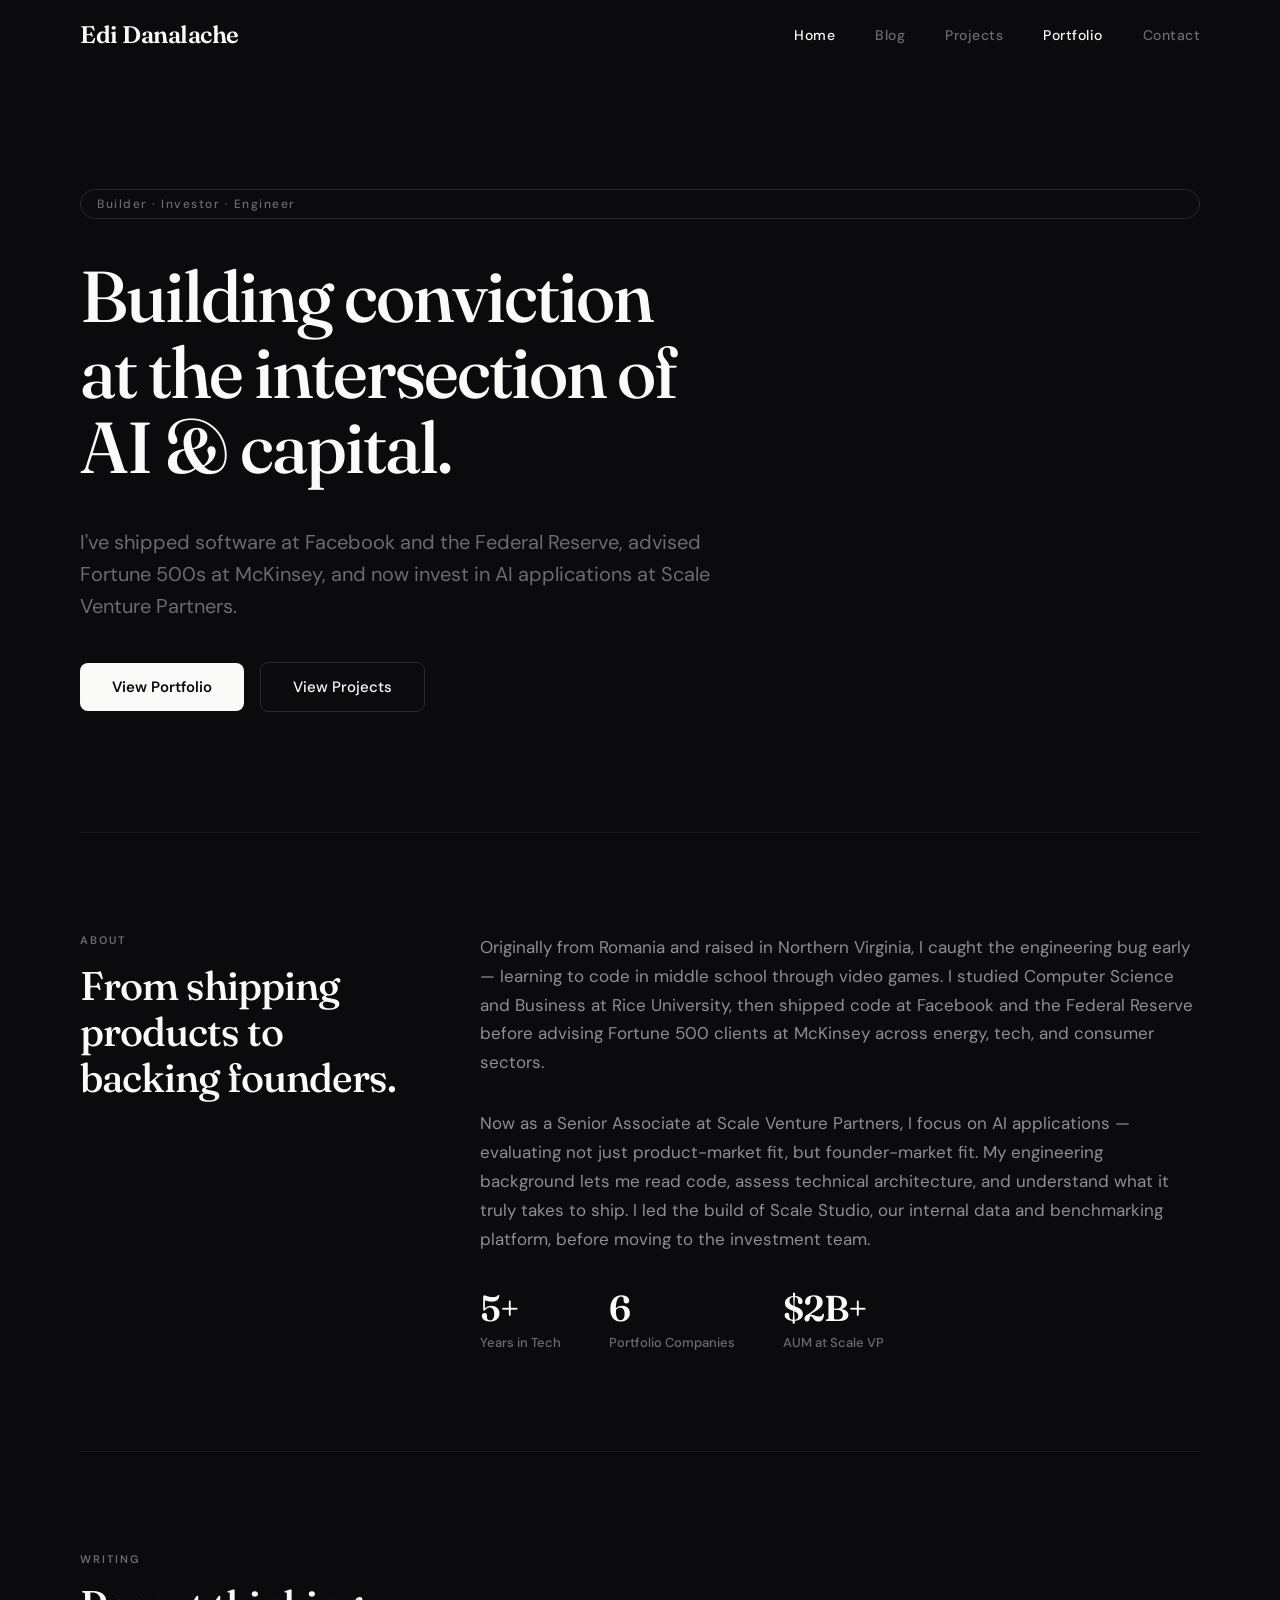
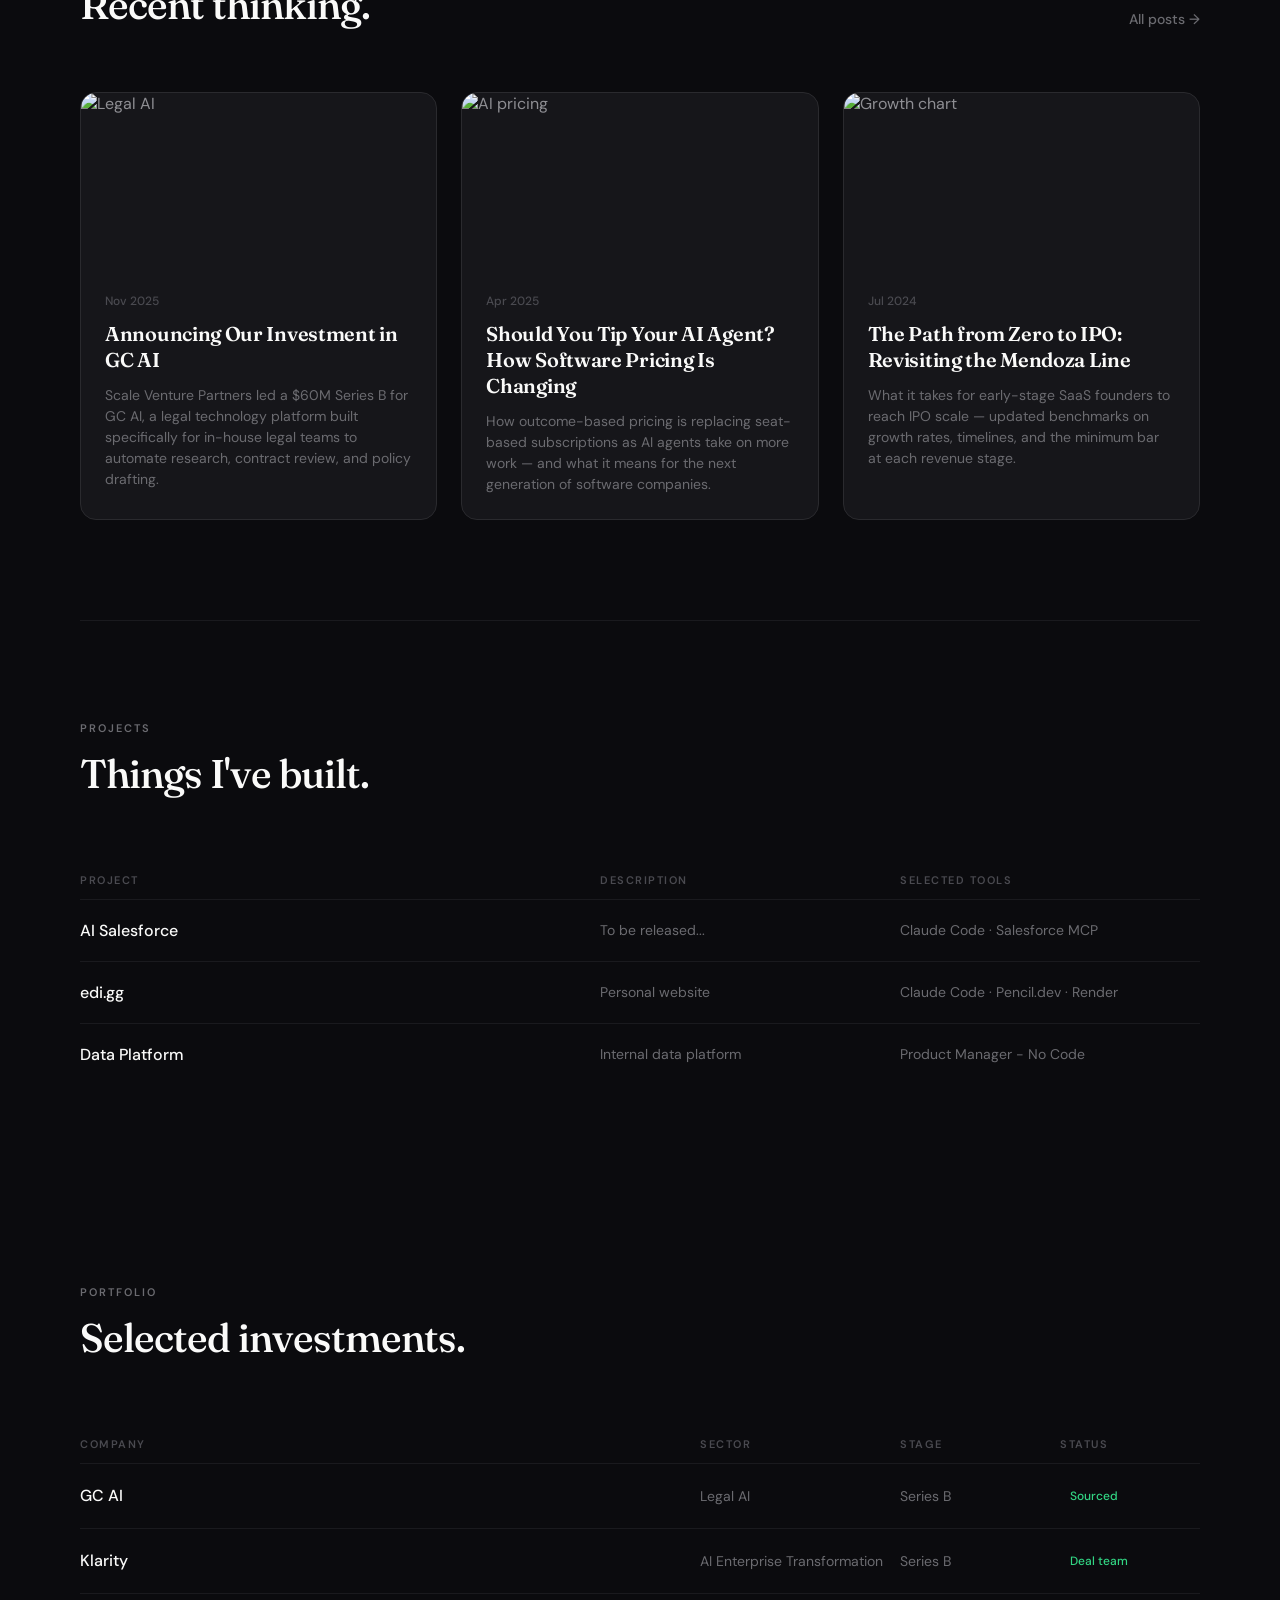
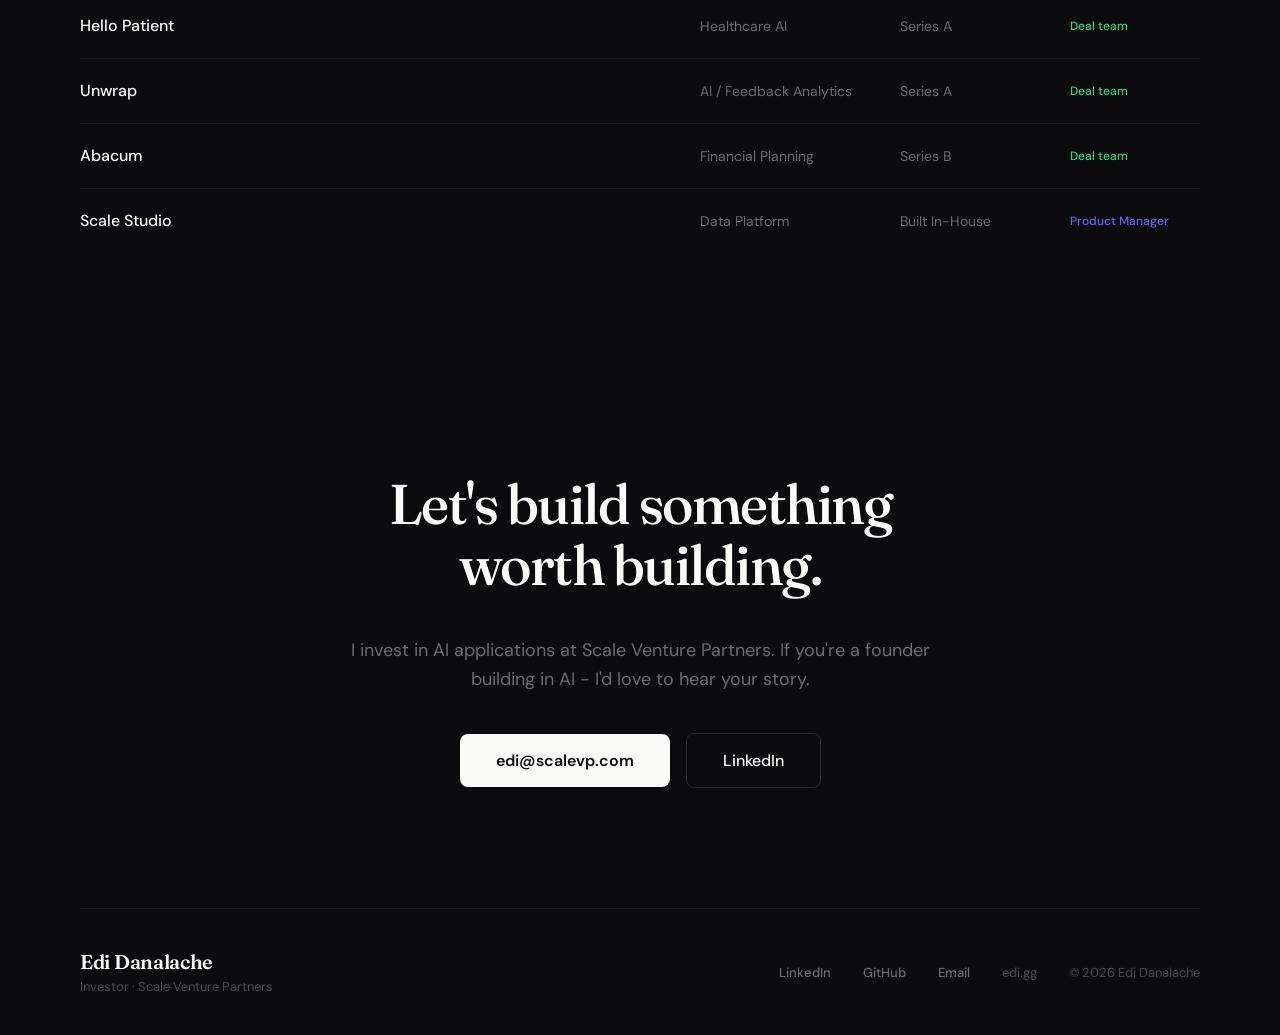
==== commit b6013076: "feat: remove thesis section, reorder to Writing→Projects→Portfolio - Removed Investment Thesis secti" ====
--- a/index.html
+++ b/index.html
@@ -7,7 +7,7 @@
   <meta name="description" content="Senior Associate at Scale Venture Partners. Investing in AI applications at the intersection of code and capital.">
   <link rel="icon" type="image/png" href="images/bee.png">
   <link rel="stylesheet" href="assets/css/style.css">
-  <link rel="stylesheet" href="https://cdn.jsdelivr.net/npm/lucide-static@latest/font/lucide.min.css">
+
 </head>
 <body>
   <div class="container">
@@ -21,8 +21,8 @@
       <nav class="nav">
         <a href="/" class="nav--active">Home</a>
         <a href="blog.html">Blog</a>
+        <a href="#projects">Projects</a>
         <a href="#portfolio">Portfolio</a>
-        <a href="#projects">Projects</a>
         <a href="#contact">Contact</a>
       </nav>
     </header>
@@ -34,7 +34,7 @@
       <p class="hero__sub">I've shipped software at Facebook and the Federal Reserve, advised Fortune 500s at McKinsey, and now invest in AI applications at Scale Venture Partners.</p>
       <div class="hero__ctas">
         <a href="#portfolio" class="btn btn--primary">View Portfolio</a>
-        <a href="#thesis" class="btn btn--secondary">Read My Thesis</a>
+        <a href="#projects" class="btn btn--secondary">View Projects</a>
       </div>
     </div>
 
@@ -68,90 +68,6 @@
 
     <div class="divider"><hr></div>
 
-    <!-- Thesis -->
-    <section id="thesis" class="section" style="display:flex;flex-direction:column;gap:0;">
-      <div class="thesis__header">
-        <p class="section-label">Investment Thesis</p>
-        <h2 class="section-headline">I back founders building AI applications<br>that transform enterprise workflows.</h2>
-        <p class="thesis__desc">At Scale Venture Partners, I focus on AI-native applications where deep technical insight and founder-market fit create lasting advantages.</p>
-      </div>
-      <div class="focus-cards">
-        <div class="focus-card">
-          <i class="lucide lucide-brain focus-card__icon" style="color:var(--accent-indigo);font-size:28px;"></i>
-          <h3 class="focus-card__title">AI Applications</h3>
-          <p class="focus-card__desc">AI-native tools that transform enterprise workflows — from legal AI to financial planning. Not wrappers, but products with defensible data moats and real intelligence built in.</p>
-        </div>
-        <div class="focus-card">
-          <i class="lucide lucide-building-2 focus-card__icon" style="color:var(--accent-green);font-size:28px;"></i>
-          <h3 class="focus-card__title">Enterprise SaaS</h3>
-          <p class="focus-card__desc">Vertical software platforms that capture value by deeply understanding specific industries — healthcare, legal, finance — and building workflows that become essential.</p>
-        </div>
-        <div class="focus-card">
-          <i class="lucide lucide-landmark focus-card__icon" style="color:var(--accent-red);font-size:28px;"></i>
-          <h3 class="focus-card__title">Data &amp; Infrastructure</h3>
-          <p class="focus-card__desc">The foundational layers that power modern applications — data platforms, developer tools, and financial infrastructure where engineering depth creates competitive moats.</p>
-        </div>
-      </div>
-    </section>
-
-    <div class="divider"><hr></div>
-
-    <!-- Portfolio -->
-    <section id="portfolio" class="section">
-      <div class="portfolio__header">
-        <div>
-          <p class="section-label">Portfolio</p>
-          <h2 class="section-headline">Selected investments.</h2>
-        </div>
-      </div>
-      <div class="portfolio-table">
-        <div class="portfolio-table__head">
-          <span class="port-col-company">Company</span>
-          <span class="port-col-sector">Sector</span>
-          <span class="port-col-stage">Stage</span>
-          <span class="port-col-status">Status</span>
-        </div>
-        <div class="portfolio-table__row">
-          <span class="port-col-company">GC AI</span>
-          <span class="port-col-sector">Legal AI</span>
-          <span class="port-col-stage">Series B</span>
-          <span class="port-col-status"><span class="status-badge status-badge--sourced">Sourced</span></span>
-        </div>
-        <div class="portfolio-table__row">
-          <span class="port-col-company">Klarity</span>
-          <span class="port-col-sector">AI Enterprise Transformation</span>
-          <span class="port-col-stage">Series B</span>
-          <span class="port-col-status"><span class="status-badge status-badge--deal">Deal team</span></span>
-        </div>
-        <div class="portfolio-table__row">
-          <span class="port-col-company">Hello Patient</span>
-          <span class="port-col-sector">Healthcare AI</span>
-          <span class="port-col-stage">Series A</span>
-          <span class="port-col-status"><span class="status-badge status-badge--deal">Deal team</span></span>
-        </div>
-        <div class="portfolio-table__row">
-          <span class="port-col-company">Unwrap</span>
-          <span class="port-col-sector">AI / Feedback Analytics</span>
-          <span class="port-col-stage">Series A</span>
-          <span class="port-col-status"><span class="status-badge status-badge--deal">Deal team</span></span>
-        </div>
-        <div class="portfolio-table__row">
-          <span class="port-col-company">Abacum</span>
-          <span class="port-col-sector">Financial Planning</span>
-          <span class="port-col-stage">Series B</span>
-          <span class="port-col-status"><span class="status-badge status-badge--deal">Deal team</span></span>
-        </div>
-        <div class="portfolio-table__row">
-          <span class="port-col-company">Scale Studio</span>
-          <span class="port-col-sector">Data Platform</span>
-          <span class="port-col-stage">Built In-House</span>
-          <span class="port-col-status"><span class="status-badge status-badge--internal">Product Manager</span></span>
-        </div>
-      </div>
-    </section>
-
-    <div class="divider"><hr></div>
-
     <!-- Writing -->
     <section id="writing" class="section">
       <div class="writing__header">
@@ -223,7 +139,59 @@
       </div>
     </section>
 
-    <div class="divider"><hr></div>
+    <!-- Portfolio -->
+    <section id="portfolio" class="section">
+      <div class="portfolio__header">
+        <div>
+          <p class="section-label">Portfolio</p>
+          <h2 class="section-headline">Selected investments.</h2>
+        </div>
+      </div>
+      <div class="portfolio-table">
+        <div class="portfolio-table__head">
+          <span class="port-col-company">Company</span>
+          <span class="port-col-sector">Sector</span>
+          <span class="port-col-stage">Stage</span>
+          <span class="port-col-status">Status</span>
+        </div>
+        <div class="portfolio-table__row">
+          <span class="port-col-company">GC AI</span>
+          <span class="port-col-sector">Legal AI</span>
+          <span class="port-col-stage">Series B</span>
+          <span class="port-col-status"><span class="status-badge status-badge--sourced">Sourced</span></span>
+        </div>
+        <div class="portfolio-table__row">
+          <span class="port-col-company">Klarity</span>
+          <span class="port-col-sector">AI Enterprise Transformation</span>
+          <span class="port-col-stage">Series B</span>
+          <span class="port-col-status"><span class="status-badge status-badge--deal">Deal team</span></span>
+        </div>
+        <div class="portfolio-table__row">
+          <span class="port-col-company">Hello Patient</span>
+          <span class="port-col-sector">Healthcare AI</span>
+          <span class="port-col-stage">Series A</span>
+          <span class="port-col-status"><span class="status-badge status-badge--deal">Deal team</span></span>
+        </div>
+        <div class="portfolio-table__row">
+          <span class="port-col-company">Unwrap</span>
+          <span class="port-col-sector">AI / Feedback Analytics</span>
+          <span class="port-col-stage">Series A</span>
+          <span class="port-col-status"><span class="status-badge status-badge--deal">Deal team</span></span>
+        </div>
+        <div class="portfolio-table__row">
+          <span class="port-col-company">Abacum</span>
+          <span class="port-col-sector">Financial Planning</span>
+          <span class="port-col-stage">Series B</span>
+          <span class="port-col-status"><span class="status-badge status-badge--deal">Deal team</span></span>
+        </div>
+        <div class="portfolio-table__row">
+          <span class="port-col-company">Scale Studio</span>
+          <span class="port-col-sector">Data Platform</span>
+          <span class="port-col-stage">Built In-House</span>
+          <span class="port-col-status"><span class="status-badge status-badge--internal">Product Manager</span></span>
+        </div>
+      </div>
+    </section>
 
     <!-- CTA -->
     <section id="contact" class="cta-section">
@@ -241,7 +209,7 @@
     <footer class="footer">
       <div class="footer__left">
         <div class="footer__name">Edi Danalache</div>
-        <div class="footer__role">Senior Associate · Scale Venture Partners</div>
+        <div class="footer__role">Investor · Scale Venture Partners</div>
       </div>
       <div class="footer__links">
         <a href="https://www.linkedin.com/in/edanalache/" target="_blank">LinkedIn</a>
